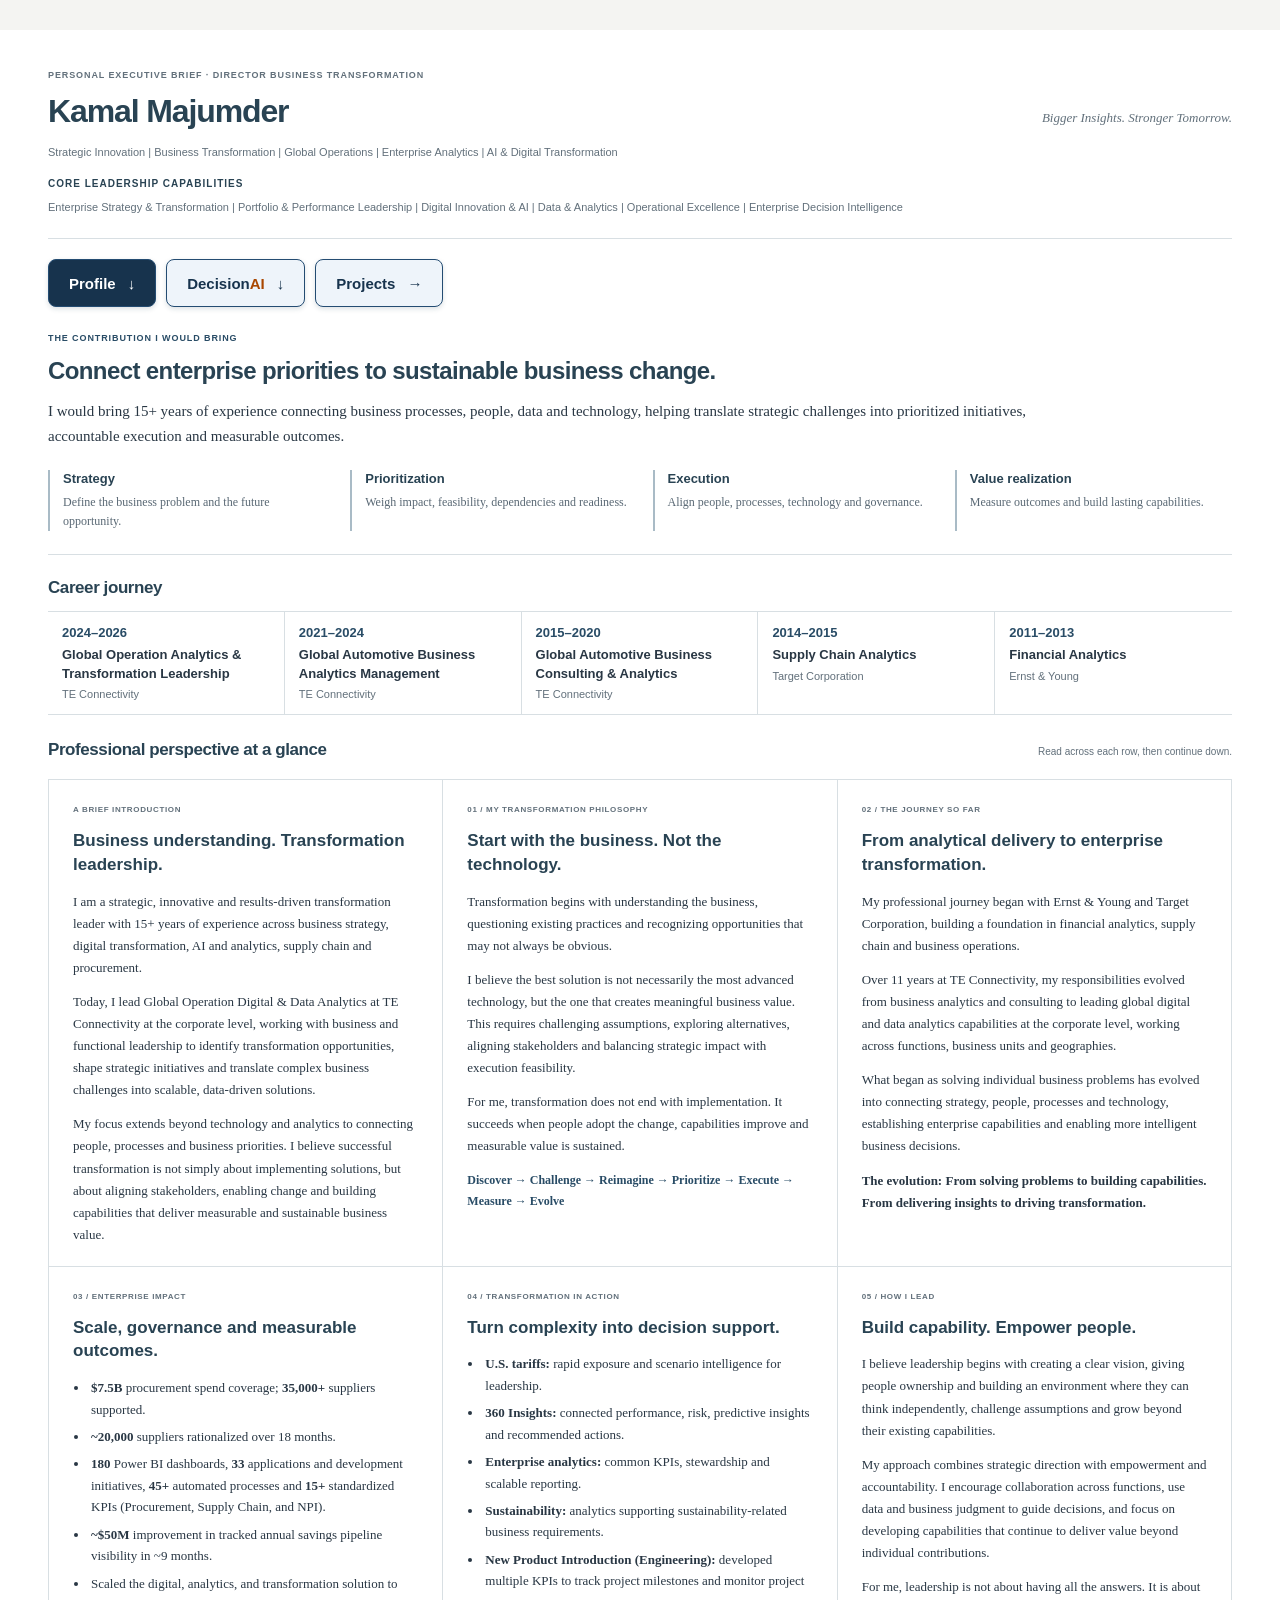
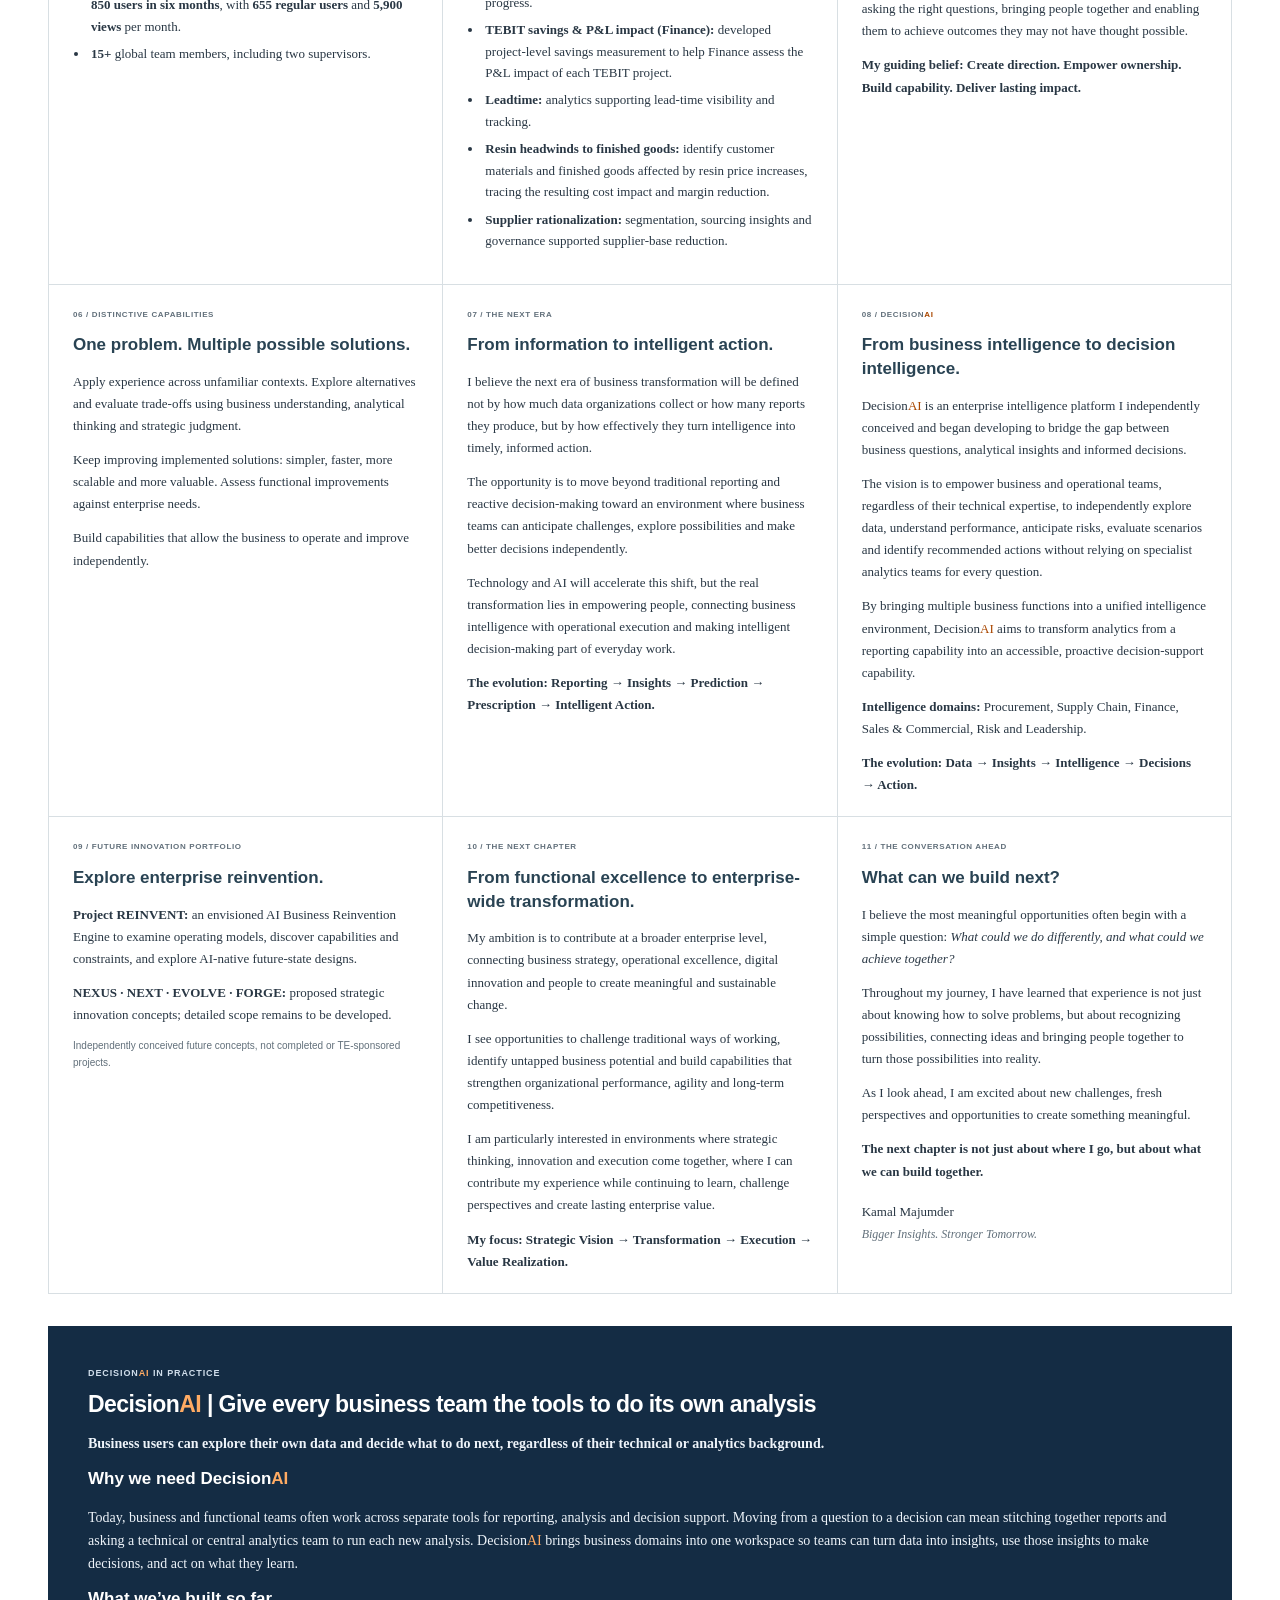
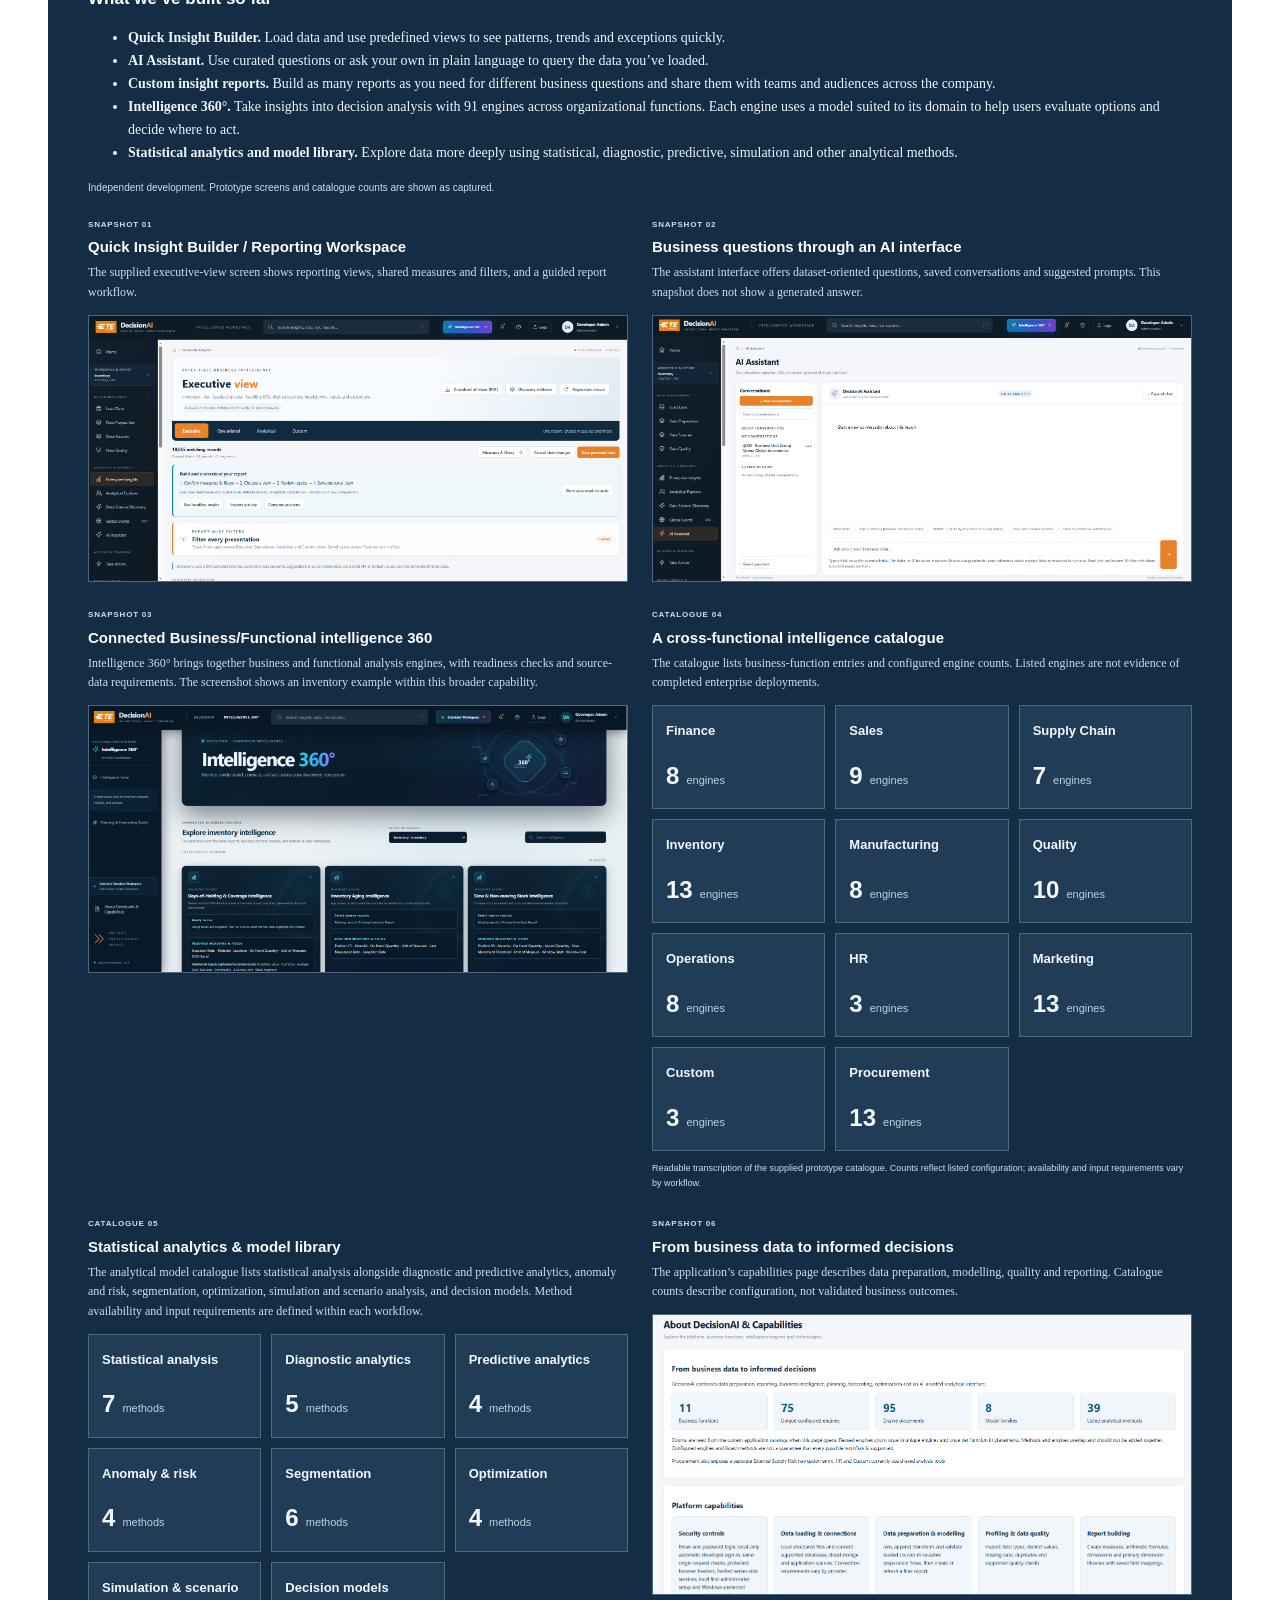
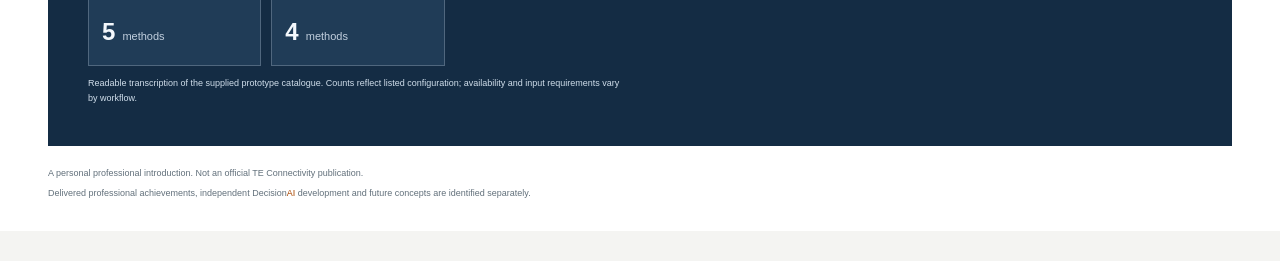
==== index.html @ c604430c "Add files via upload" ====
<!doctype html><html lang="en"><head>

<!-- Google Analytics 4 -->
<script async src="https://www.googletagmanager.com/gtag/js?id=G-SFK04MKRDV"></script>
<script>
  window.dataLayer = window.dataLayer || [];
  function gtag(){dataLayer.push(arguments);}
  gtag('js', new Date());
  gtag('config', 'G-SFK04MKRDV');
</script>


<meta charset="utf-8"><meta name="viewport" content="width=device-width,initial-scale=1"><meta name="robots" content="noindex,nofollow"><title>Kamal Majumder, Executive Brief</title><meta name="description" content="Kamal Majumder: contribution to the Director Business Transformation role and a concise professional overview."><style>
/* Compact executive brief; content follows row-major reading order. */
:root{color-scheme:light;--ink:#293744;--muted:#62707b;--accent:#294c66;--rule:#d8dfe3}
*{box-sizing:border-box}html{background:#f4f4f2}body{margin:0;color:var(--ink);font-family:Georgia,"Times New Roman",serif;font-size:14px;line-height:1.65;-webkit-font-smoothing:antialiased}main{max-width:1320px;margin:30px auto;background:white;padding:38px 48px 25px}.document-label,.section-label{font-family:Arial,Helvetica,sans-serif;font-weight:600;font-size:9px;letter-spacing:.1em;color:var(--muted);line-height:1.6;margin:0 0 10px}.name-line{display:flex;justify-content:space-between;align-items:baseline;gap:20px}.name-line>p{font-style:italic;color:var(--muted);font-size:13px}h1,h2,h3{font-family:Arial,Helvetica,sans-serif;color:#294353}h1{font-weight:600;font-size:32px;letter-spacing:-.035em;line-height:1.2;margin:0 0 12px}h2{font-size:24px;line-height:1.3;font-weight:600;letter-spacing:-.025em;margin:0 0 12px}h3{font-size:17px;line-height:1.4;font-weight:600;margin:0 0 15px}p{margin:0 0 12px}.specialties{font-family:Arial,Helvetica,sans-serif;font-size:11px;color:var(--muted);margin-bottom:0}header{border-bottom:1px solid var(--rule);padding-bottom:22px}.role-intro{padding:24px 0 23px;border-bottom:1px solid var(--rule)}.role-intro>.section-label{color:var(--accent)}.role-summary{max-width:980px;font-size:15px;line-height:1.7;margin-bottom:20px}.role-pillars{display:grid;grid-template-columns:repeat(4,minmax(0,1fr));gap:25px}.role-pillars>div{border-left:2px solid #a9bbc6;padding-left:13px}.role-pillars h3{font-size:13px;margin:0 0 5px}.role-pillars p{font-size:12px;color:#596874;margin:0;line-height:1.6}.overview-heading{display:flex;justify-content:space-between;align-items:baseline;gap:15px;padding:24px 0 18px}.overview-heading h2{font-size:17px;margin:0}.overview-heading p{font-family:Arial,Helvetica,sans-serif;color:var(--muted);font-size:10px;margin:0}.executive-grid{display:grid;grid-template-columns:repeat(3,minmax(0,1fr));border-top:1px solid var(--rule);border-left:1px solid var(--rule)}.brief-cell{padding:23px 24px 20px;border-right:1px solid var(--rule);border-bottom:1px solid var(--rule);min-width:0}.brief-cell>.section-label{font-size:8px;letter-spacing:.08em;margin-bottom:12px}.brief-cell p{font-size:13px;line-height:1.7}.brief-cell p:last-child{margin-bottom:0}.brief-cell h3{font-size:17px;margin-bottom:14px}.brief-cell ul{padding-left:16px;margin:0 0 12px;font-size:13px;line-height:1.65}.brief-cell li{margin:0 0 6px;padding-left:2px}.brief-cell .note{font-family:Arial,Helvetica,sans-serif;color:var(--muted);font-size:10px;line-height:1.65}.brief-cell .sequence{font-size:12px;line-height:1.8;color:var(--accent)}.signature{padding-top:6px;font-size:13px}.signature em{font-size:12px;color:var(--muted)}footer{padding-top:20px;font-family:Arial,Helvetica,sans-serif;color:var(--muted);font-size:9px;line-height:1.7}footer p{margin-bottom:5px}
@media(max-width:1050px){main{margin:18px auto;padding:32px 28px}.brief-cell{padding:20px 18px}.brief-cell h3{font-size:16px}.role-pillars{gap:18px}}
@media(max-width:760px){main{margin:0;padding:28px 22px}.name-line{display:block}.name-line>p{margin:0 0 12px}.executive-grid{grid-template-columns:repeat(2,minmax(0,1fr))}.role-pillars{grid-template-columns:repeat(2,minmax(0,1fr));gap:18px}.overview-heading{display:block}.overview-heading p{margin-top:6px}h2{font-size:22px}}
@media(max-width:520px){html{background:white}main{padding:25px 20px}.document-label{font-size:8px}h1{font-size:29px}.executive-grid{grid-template-columns:1fr}.brief-cell{padding:23px 19px}.brief-cell p,.brief-cell ul{font-size:14px}.brief-cell h3{font-size:18px}.brief-cell>.section-label{font-size:9px}.role-summary{font-size:14px}.role-pillars{gap:18px 12px}.role-pillars p{font-size:11px}.role-pillars h3{font-size:12px}}
@media print{@page{size:A4 landscape;margin:12mm}html,body{background:white}body{font-size:9pt}main{margin:0;max-width:none;padding:0}h1{font-size:23pt}h2{font-size:16pt}.role-intro{padding:15px 0}.role-summary{font-size:10pt;margin-bottom:13px}.role-pillars{grid-template-columns:repeat(4,1fr)}.role-pillars p{font-size:8pt}.role-pillars h3{font-size:9pt}.overview-heading{padding:15px 0 12px}.executive-grid{grid-template-columns:repeat(3,minmax(0,1fr))}.brief-cell{padding:14px 16px;break-inside:avoid}.brief-cell h3{font-size:11pt}.brief-cell p,.brief-cell ul{font-size:9pt;line-height:1.55}.brief-cell .note{font-size:7.5pt}.brief-cell .sequence{font-size:8.5pt}.document-label,.section-label{font-size:7pt}footer{font-size:7pt}.name-line{display:flex}.overview-heading{display:flex}}

/* Embedded screenshots: no network requests or click-dependent gallery. */
.snapshot-section{border-top:1px solid var(--rule);margin-top:32px;padding-top:25px}.snapshot-section>h2{font-size:23px}.snapshot-intro{font-size:14px;max-width:850px}.snapshot-status{font-family:Arial,Helvetica,sans-serif;font-size:10px;color:var(--muted);line-height:1.7;max-width:1000px;margin-bottom:23px}.snapshot-grid{display:grid;grid-template-columns:repeat(2,minmax(0,1fr));gap:27px 24px}.snapshot-grid figure{margin:0;min-width:0}.snapshot-grid figcaption{margin-bottom:12px}.snapshot-grid figcaption .section-label{display:block;font-size:8px;margin-bottom:5px}.snapshot-grid h3{font-size:15px;margin-bottom:6px}.snapshot-grid figcaption p{font-size:12px;line-height:1.65;margin:0;color:#536370}.snapshot-grid img{display:block;width:100%;height:auto;border:1px solid var(--rule);background:#fff}
@media(max-width:760px){.snapshot-grid{grid-template-columns:1fr}.snapshot-section>h2{font-size:22px}}
@media print{.snapshot-section{break-before:page}.snapshot-grid{grid-template-columns:repeat(2,minmax(0,1fr));gap:18px}.snapshot-grid figure{break-inside:avoid}.snapshot-grid figcaption p{font-size:8pt}.snapshot-grid h3{font-size:10pt}.snapshot-grid img{max-height:120mm;object-fit:contain}.snapshot-status{font-size:8pt}}


/* Readable catalogue tiles transcribed from supplied screenshots. */
.catalogue-tiles{display:grid;grid-template-columns:repeat(3,minmax(0,1fr));gap:10px}.catalogue-tile{border:1px solid #d3dfe7;background:#f5f8fa;padding:16px 13px;min-height:104px;display:flex;flex-direction:column;justify-content:space-between;gap:12px;font-family:Arial,Helvetica,sans-serif}.catalogue-name{font-size:13px;line-height:1.45;font-weight:600;color:#294353;overflow-wrap:anywhere}.catalogue-count{font-size:11px;color:#62707b;line-height:1.4}.catalogue-count strong{font-size:24px;font-weight:600;color:#294c66;margin-right:4px}.catalogue-source{font-family:Arial,Helvetica,sans-serif;font-size:9px!important;line-height:1.65!important;color:#62707b;margin:10px 0 0!important}.catalogue-figure figcaption{min-height:0;margin-bottom:12px}.catalogue-figure{align-self:start}
@media(max-width:1050px){.catalogue-tiles{grid-template-columns:repeat(2,minmax(0,1fr))}.catalogue-figure figcaption{min-height:0}}
@media(max-width:760px){.catalogue-tiles{grid-template-columns:repeat(3,minmax(0,1fr))}}
@media(max-width:520px){.catalogue-tiles{grid-template-columns:repeat(2,minmax(0,1fr))}.catalogue-tile{padding:14px 12px}.catalogue-name{font-size:13px}}
@media print{.catalogue-tiles{grid-template-columns:repeat(3,minmax(0,1fr));gap:7px}.catalogue-tile{min-height:65px;padding:10px;break-inside:avoid}.catalogue-name{font-size:9pt}.catalogue-count{font-size:8pt}.catalogue-count strong{font-size:15pt}.catalogue-figure figcaption{min-height:0}.catalogue-source{font-size:7pt!important}}

.decision-story{display:grid;grid-template-columns:repeat(2,minmax(0,1fr));gap:24px;margin:20px 0 24px}
.decision-story>div{border-top:1px solid var(--rule);padding-top:14px}
.decision-story h3{margin-bottom:8px}
.decision-story p{margin-bottom:0}
@media(max-width:760px){.decision-story{grid-template-columns:1fr;gap:16px}}

@media screen {
  .snapshot-section {
    --rule:#50677e;
    --muted:#c2d0df;
    background:#142c44;
    color:#eef4fa;
    border:0;
    padding:clamp(20px,4vw,40px);
  }
  .snapshot-section h2,.snapshot-section h3 {color:#fff}
  .snapshot-section .section-label,.snapshot-section .snapshot-status,
  .snapshot-section figcaption p,.snapshot-section .catalogue-source {color:#d0deeb}
  .snapshot-section .catalogue-tile {background:#203c57;border-color:#50677e}
  .snapshot-section .catalogue-name,.snapshot-section .catalogue-count strong {color:#f4f8fc}
  .snapshot-section .catalogue-count {color:#c2d0df}
}
.decision-brand-ai {color:#a94700}
@media screen {.snapshot-section .decision-brand-ai {color:#ffab63}}

.brief-nav {display:flex;flex-wrap:wrap;gap:10px;margin-top:20px}
.brief-nav a {
  display:inline-flex;align-items:center;justify-content:center;gap:12px;
  min-height:48px;padding:10px 20px;border:1px solid #244c72;border-radius:8px;
  background:#eef4fa;color:#17334d;text-decoration:none;cursor:pointer;
  box-shadow:0 2px 5px #17334d26;font:700 15px/1.4 Arial,sans-serif;
}
.brief-nav a[href="#profile"] {background:#17334d;color:#fff}
.brief-nav a[href="#profile"]:hover {background:#244c72}
.brief-nav a:active {transform:translateY(1px);box-shadow:none}
.brief-nav a:hover {background:#e6eef6}
.brief-nav a:focus-visible {outline:2px solid #244c72;outline-offset:3px}
#profile,#decisionai {scroll-margin-top:16px}
@media print {.brief-nav {display:none}}

.career-strip {padding-top:22px}
.career-strip h2 {font-size:17px;margin-bottom:12px}
.career-strip ol {display:grid;grid-template-columns:repeat(5,minmax(172px,1fr));overflow-x:auto;list-style:none;margin:0;padding:0;border-block:1px solid var(--rule)}
.career-strip li {display:flex;flex-direction:column;gap:4px;padding:12px 14px;border-right:1px solid var(--rule);font:600 13px/1.4 Arial,sans-serif}
.career-strip li:last-child {border-right:0}
.career-strip strong {color:var(--accent)}
.career-strip small {color:var(--muted);font-weight:400;font-size:11px}
@media print {.career-strip ol {grid-template-columns:repeat(5,minmax(0,1fr));overflow:visible}.career-strip li {padding:8px;font-size:9pt}}
.core-leadership {margin-top:16px}
.core-leadership h2 {font-size:10px;letter-spacing:.1em;text-transform:uppercase;margin:0 0 8px}
</style></head><body><main><header><p class="document-label">PERSONAL EXECUTIVE BRIEF · DIRECTOR BUSINESS TRANSFORMATION</p><div class="name-line"><h1>Kamal Majumder</h1><p>Bigger Insights. Stronger Tomorrow.</p></div><p class="specialties">Strategic Innovation | Business Transformation | Global Operations | Enterprise Analytics | AI &amp; Digital Transformation</p><section class="core-leadership" aria-labelledby="core-leadership-heading"><h2 id="core-leadership-heading">Core Leadership Capabilities</h2><p class="specialties">Enterprise Strategy &amp; Transformation | Portfolio &amp; Performance Leadership | Digital Innovation &amp; AI | Data &amp; Analytics | Operational Excellence | Enterprise Decision Intelligence</p></section></header><nav class="brief-nav" aria-label="Jump to section"><a href="#profile">Profile<span aria-hidden="true">&#8595;</span></a><a href="#decisionai"><span>Decision<span class="decision-brand-ai">AI</span></span><span aria-hidden="true">&#8595;</span></a><a href="projects.html">Projects <span aria-hidden="true">&#8594;</span></a></nav><section class="role-intro" id="profile"><p class="section-label">THE CONTRIBUTION I WOULD BRING</p><h2>Connect enterprise priorities to sustainable business change.</h2><p class="role-summary">I would bring 15+ years of experience connecting business processes, people, data and technology, helping translate strategic challenges into prioritized initiatives, accountable execution and measurable outcomes.</p><div class="role-pillars"><div><h3>Strategy</h3><p>Define the business problem and the future opportunity.</p></div><div><h3>Prioritization</h3><p>Weigh impact, feasibility, dependencies and readiness.</p></div><div><h3>Execution</h3><p>Align people, processes, technology and governance.</p></div><div><h3>Value realization</h3><p>Measure outcomes and build lasting capabilities.</p></div></div></section><section class="career-strip" aria-labelledby="career-strip-heading"><h2 id="career-strip-heading">Career journey</h2><ol tabindex="0" aria-labelledby="career-strip-heading"><li><strong>2024–2026</strong><span>Global Operation Analytics &amp; Transformation Leadership</span><small>TE Connectivity</small></li><li><strong>2021–2024</strong><span>Global Automotive Business Analytics Management</span><small>TE Connectivity</small></li><li><strong>2015–2020</strong><span>Global Automotive Business Consulting &amp; Analytics</span><small>TE Connectivity</small></li><li><strong>2014–2015</strong><span>Supply Chain Analytics</span><small>Target Corporation</small></li><li><strong>2011–2013</strong><span>Financial Analytics</span><small>Ernst &amp; Young</small></li></ol></section>
<div class="overview-heading"><h2>Professional perspective at a glance</h2><p>Read across each row, then continue down.</p></div><div class="executive-grid">
<section class="brief-cell"><p class="section-label">A BRIEF INTRODUCTION</p><h3>Business understanding. Transformation leadership.</h3><p>I am a strategic, innovative and results-driven transformation leader with 15+ years of experience across business strategy, digital transformation, AI and analytics, supply chain and procurement.</p>
<p>Today, I lead Global Operation Digital &amp; Data Analytics at TE Connectivity at the corporate level, working with business and functional leadership to identify transformation opportunities, shape strategic initiatives and translate complex business challenges into scalable, data-driven solutions.</p>
<p>My focus extends beyond technology and analytics to connecting people, processes and business priorities. I believe successful transformation is not simply about implementing solutions, but about aligning stakeholders, enabling change and building capabilities that deliver measurable and sustainable business value.</p></section>
<section class="brief-cell"><p class="section-label">01 / MY TRANSFORMATION PHILOSOPHY</p><h3>Start with the business. Not the technology.</h3><p>Transformation begins with understanding the business, questioning existing practices and recognizing opportunities that may not always be obvious.</p>
<p>I believe the best solution is not necessarily the most advanced technology, but the one that creates meaningful business value. This requires challenging assumptions, exploring alternatives, aligning stakeholders and balancing strategic impact with execution feasibility.</p>
<p>For me, transformation does not end with implementation. It succeeds when people adopt the change, capabilities improve and measurable value is sustained.</p>
<p class="sequence"><strong>Discover → Challenge → Reimagine → Prioritize → Execute → Measure → Evolve</strong></p></section>
<section class="brief-cell"><p class="section-label">02 / THE JOURNEY SO FAR</p><h3>From analytical delivery to enterprise transformation.</h3>
<p>My professional journey began with Ernst &amp; Young and Target Corporation, building a foundation in financial analytics, supply chain and business operations.</p>
<p>Over 11 years at TE Connectivity, my responsibilities evolved from business analytics and consulting to leading global digital and data analytics capabilities at the corporate level, working across functions, business units and geographies.</p>
<p>What began as solving individual business problems has evolved into connecting strategy, people, processes and technology, establishing enterprise capabilities and enabling more intelligent business decisions.</p>
<p><strong>The evolution: From solving problems to building capabilities. From delivering insights to driving transformation.</strong></p></section>
<section class="brief-cell"><p class="section-label">03 / ENTERPRISE IMPACT</p><h3>Scale, governance and measurable outcomes.</h3><ul><li><strong>$7.5B</strong> procurement spend coverage; <strong>35,000+</strong> suppliers supported.</li><li><strong>~20,000</strong> suppliers rationalized over 18 months.</li><li><strong>180</strong> Power BI dashboards, <strong>33</strong> applications and development initiatives, <strong>45+</strong> automated processes and <strong>15+</strong> standardized KPIs (Procurement, Supply Chain, and NPI).</li><li><strong>~$50M</strong> improvement in tracked annual savings pipeline visibility in ~9 months.</li><li>Scaled the digital, analytics, and transformation solution to <strong>850 users in six months</strong>, with <strong>655 regular users</strong> and <strong>5,900 views</strong> per month.</li><li><strong>15+</strong> global team members, including two supervisors.</li></ul></section>
<section class="brief-cell"><p class="section-label">04 / TRANSFORMATION IN ACTION</p><h3>Turn complexity into decision support.</h3><ul><li><strong>U.S. tariffs:</strong> rapid exposure and scenario intelligence for leadership.</li><li><strong>360 Insights:</strong> connected performance, risk, predictive insights and recommended actions.</li><li><strong>Enterprise analytics:</strong> common KPIs, stewardship and scalable reporting.</li><li><strong>Sustainability:</strong> analytics supporting sustainability-related business requirements.</li><li><strong>New Product Introduction (Engineering):</strong> developed multiple KPIs to track project milestones and monitor project progress.</li><li><strong>TEBIT savings &amp; P&amp;L impact (Finance):</strong> developed project-level savings measurement to help Finance assess the P&amp;L impact of each TEBIT project.</li><li><strong>Leadtime:</strong> analytics supporting lead-time visibility and tracking.</li><li><strong>Resin headwinds to finished goods:</strong> identify customer materials and finished goods affected by resin price increases, tracing the resulting cost impact and margin reduction.</li><li><strong>Supplier rationalization:</strong> segmentation, sourcing insights and governance supported supplier-base reduction.</li></ul></section>
<section class="brief-cell"><p class="section-label">05 / HOW I LEAD</p><h3>Build capability. Empower people.</h3>
<p>I believe leadership begins with creating a clear vision, giving people ownership and building an environment where they can think independently, challenge assumptions and grow beyond their existing capabilities.</p>
<p>My approach combines strategic direction with empowerment and accountability. I encourage collaboration across functions, use data and business judgment to guide decisions, and focus on developing capabilities that continue to deliver value beyond individual contributions.</p>
<p>For me, leadership is not about having all the answers. It is about asking the right questions, bringing people together and enabling them to achieve outcomes they may not have thought possible.</p>
<p><strong>My guiding belief: Create direction. Empower ownership. Build capability. Deliver lasting impact.</strong></p></section>
<section class="brief-cell"><p class="section-label">06 / DISTINCTIVE CAPABILITIES</p><h3>One problem. Multiple possible solutions.</h3><p>Apply experience across unfamiliar contexts. Explore alternatives and evaluate trade-offs using business understanding, analytical thinking and strategic judgment.</p><p>Keep improving implemented solutions: simpler, faster, more scalable and more valuable. Assess functional improvements against enterprise needs.</p><p>Build capabilities that allow the business to operate and improve independently.</p></section>
<section class="brief-cell"><p class="section-label">07 / THE NEXT ERA</p><h3>From information to intelligent action.</h3>
<p>I believe the next era of business transformation will be defined not by how much data organizations collect or how many reports they produce, but by how effectively they turn intelligence into timely, informed action.</p>
<p>The opportunity is to move beyond traditional reporting and reactive decision-making toward an environment where business teams can anticipate challenges, explore possibilities and make better decisions independently.</p>
<p>Technology and AI will accelerate this shift, but the real transformation lies in empowering people, connecting business intelligence with operational execution and making intelligent decision-making part of everyday work.</p>
<p><strong>The evolution: Reporting → Insights → Prediction → Prescription → Intelligent Action.</strong></p></section>
<section class="brief-cell"><p class="section-label">08 / DECISION<span class="decision-brand-ai">AI</span></p><h3>From business intelligence to decision intelligence.</h3>
<p>Decision<span class="decision-brand-ai">AI</span> is an enterprise intelligence platform I independently conceived and began developing to bridge the gap between business questions, analytical insights and informed decisions.</p>
<p>The vision is to empower business and operational teams, regardless of their technical expertise, to independently explore data, understand performance, anticipate risks, evaluate scenarios and identify recommended actions without relying on specialist analytics teams for every question.</p>
<p>By bringing multiple business functions into a unified intelligence environment, Decision<span class="decision-brand-ai">AI</span> aims to transform analytics from a reporting capability into an accessible, proactive decision-support capability.</p>
<p><strong>Intelligence domains:</strong> Procurement, Supply Chain, Finance, Sales &amp; Commercial, Risk and Leadership.</p>
<p><strong>The evolution: Data → Insights → Intelligence → Decisions → Action.</strong></p></section>
<section class="brief-cell"><p class="section-label">09 / FUTURE INNOVATION PORTFOLIO</p><h3>Explore enterprise reinvention.</h3><p><strong>Project REINVENT:</strong> an envisioned AI Business Reinvention Engine to examine operating models, discover capabilities and constraints, and explore AI-native future-state designs.</p><p><strong>NEXUS · NEXT · EVOLVE · FORGE:</strong> proposed strategic innovation concepts; detailed scope remains to be developed.</p><p class="note">Independently conceived future concepts, not completed or TE-sponsored projects.</p></section>
<section class="brief-cell"><p class="section-label">10 / THE NEXT CHAPTER</p>
<h3>From functional excellence to enterprise-wide transformation.</h3>
<p>My ambition is to contribute at a broader enterprise level, connecting business strategy, operational excellence, digital innovation and people to create meaningful and sustainable change.</p>
<p>I see opportunities to challenge traditional ways of working, identify untapped business potential and build capabilities that strengthen organizational performance, agility and long-term competitiveness.</p>
<p>I am particularly interested in environments where strategic thinking, innovation and execution come together, where I can contribute my experience while continuing to learn, challenge perspectives and create lasting enterprise value.</p>
<p><strong>My focus: Strategic Vision → Transformation → Execution → Value Realization.</strong></p></section>
<section class="brief-cell"><p class="section-label">11 / THE CONVERSATION AHEAD</p><h3>What can we build next?</h3>
<p>I believe the most meaningful opportunities often begin with a simple question: <em>What could we do differently, and what could we achieve together?</em></p>
<p>Throughout my journey, I have learned that experience is not just about knowing how to solve problems, but about recognizing possibilities, connecting ideas and bringing people together to turn those possibilities into reality.</p>
<p>As I look ahead, I am excited about new challenges, fresh perspectives and opportunities to create something meaningful.</p>
<p><strong>The next chapter is not just about where I go, but about what we can build together.</strong></p>
<p class="signature">Kamal Majumder<br><em>Bigger Insights. Stronger Tomorrow.</em></p></section></div><section class="snapshot-section" id="decisionai" aria-labelledby="snapshot-heading"><p class="section-label">DECISION<span class="decision-brand-ai">AI</span> IN PRACTICE</p><h2 id="snapshot-heading">Decision<span class="decision-brand-ai">AI</span> | Give every business team the tools to do its own analysis</h2>
<p><strong>Business users can explore their own data and decide what to do next, regardless of their technical or analytics background.</strong></p>
<h3>Why we need Decision<span class="decision-brand-ai">AI</span></h3>
<p>Today, business and functional teams often work across separate tools for reporting, analysis and decision support. Moving from a question to a decision can mean stitching together reports and asking a technical or central analytics team to run each new analysis. Decision<span class="decision-brand-ai">AI</span> brings business domains into one workspace so teams can turn data into insights, use those insights to make decisions, and act on what they learn.</p>
<h3>What we’ve built so far</h3>
<ul>
  <li><strong>Quick Insight Builder.</strong> Load data and use predefined views to see patterns, trends and exceptions quickly.</li>
  <li><strong>AI Assistant.</strong> Use curated questions or ask your own in plain language to query the data you’ve loaded.</li>
  <li><strong>Custom insight reports.</strong> Build as many reports as you need for different business questions and share them with teams and audiences across the company.</li>
  <li><strong>Intelligence 360°.</strong> Take insights into decision analysis with 91 engines across organizational functions. Each engine uses a model suited to its domain to help users evaluate options and decide where to act.</li>
  <li><strong>Statistical analytics and model library.</strong> Explore data more deeply using statistical, diagnostic, predictive, simulation and other analytical methods.</li>
</ul>
<p class="snapshot-status">Independent development. Prototype screens and catalogue counts are shown as captured.</p>
<div class="snapshot-grid"><figure><figcaption><span class="section-label">SNAPSHOT 01</span><h3>Quick Insight Builder / Reporting Workspace</h3><p>The supplied executive-view screen shows reporting views, shared measures and filters, and a guided report workflow.</p></figcaption><img src="[data-uri]" alt="Quick Insight Builder / Reporting Workspace, supplied DecisionAI prototype screenshot" loading="eager" decoding="async"></figure><figure><figcaption><span class="section-label">SNAPSHOT 02</span><h3>Business questions through an AI interface</h3><p>The assistant interface offers dataset-oriented questions, saved conversations and suggested prompts. This snapshot does not show a generated answer.</p></figcaption><img src="[data-uri]" alt="Business questions through an AI interface, supplied DecisionAI prototype screenshot" loading="eager" decoding="async"></figure><figure><figcaption><span class="section-label">SNAPSHOT 03</span><h3>Connected Business/Functional intelligence 360</h3><p>Intelligence 360° brings together business and functional analysis engines, with readiness checks and source-data requirements. The screenshot shows an inventory example within this broader capability.</p></figcaption><img src="[data-uri]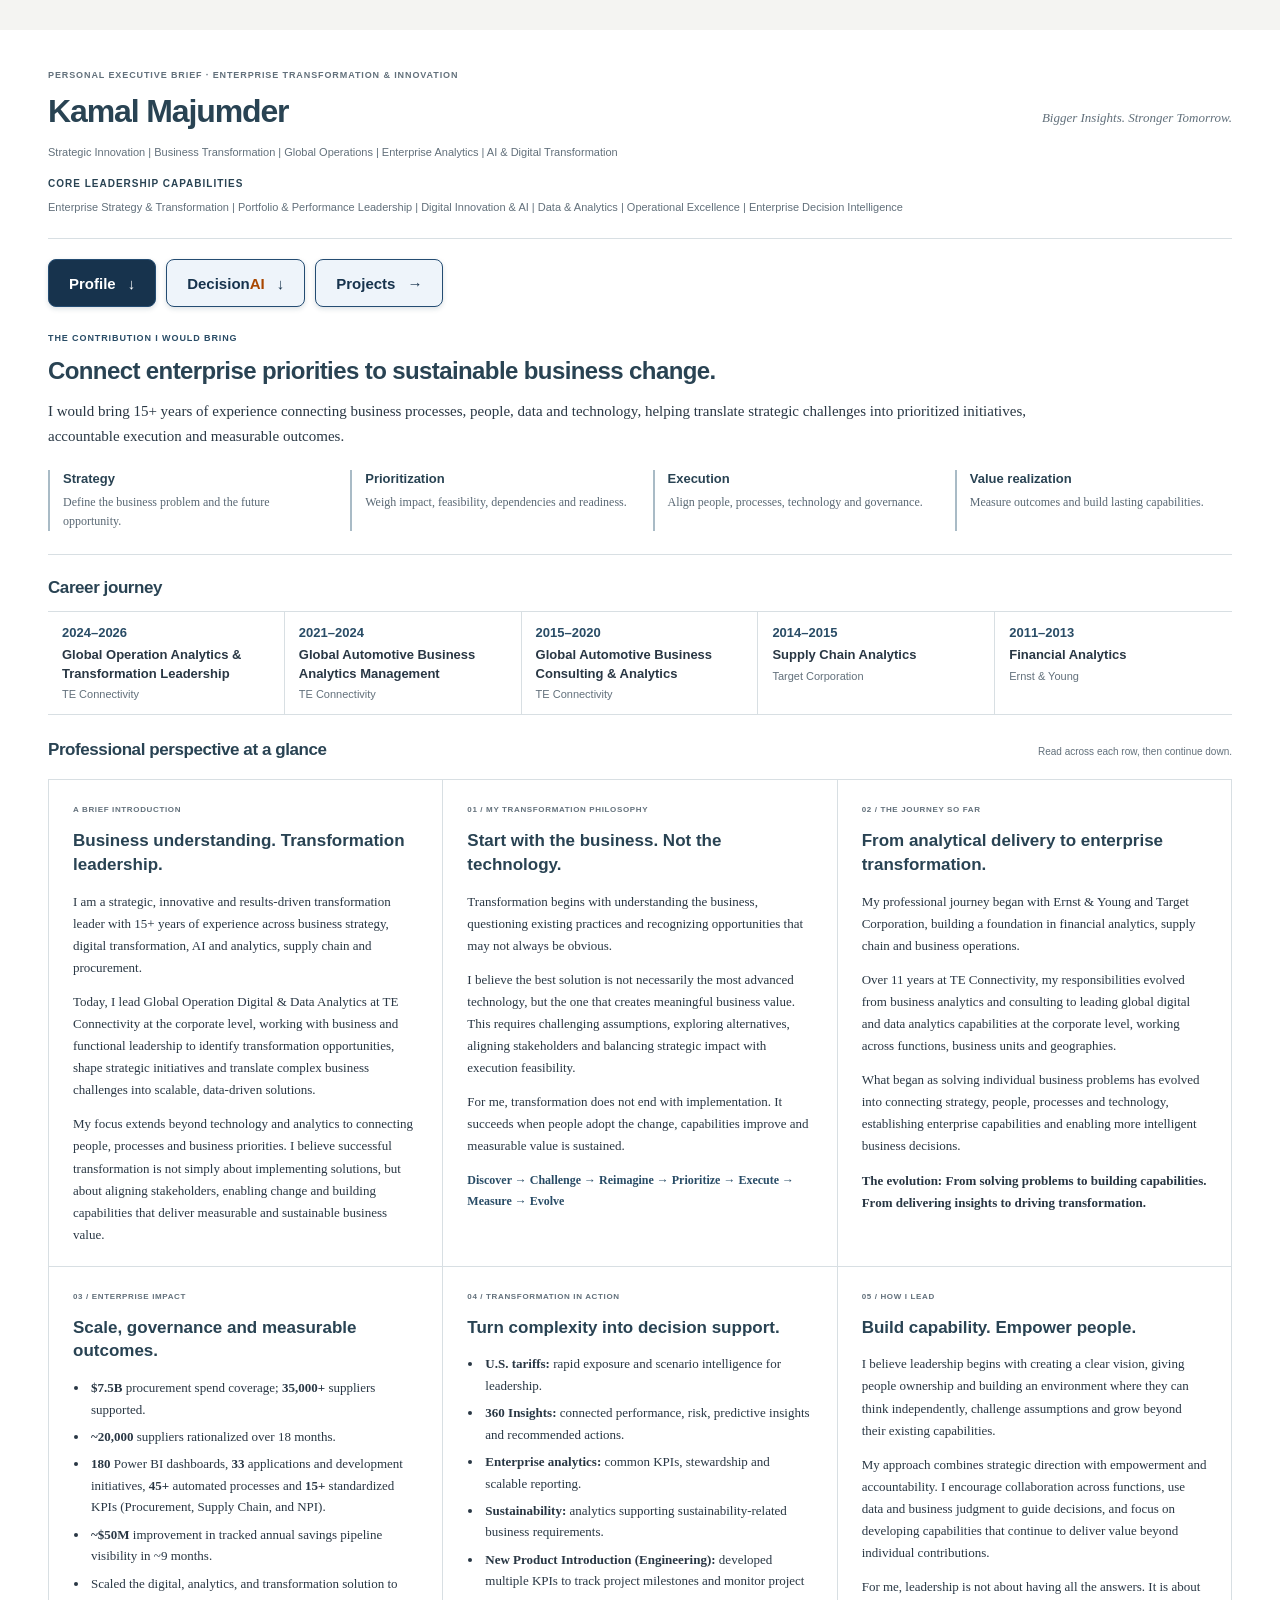
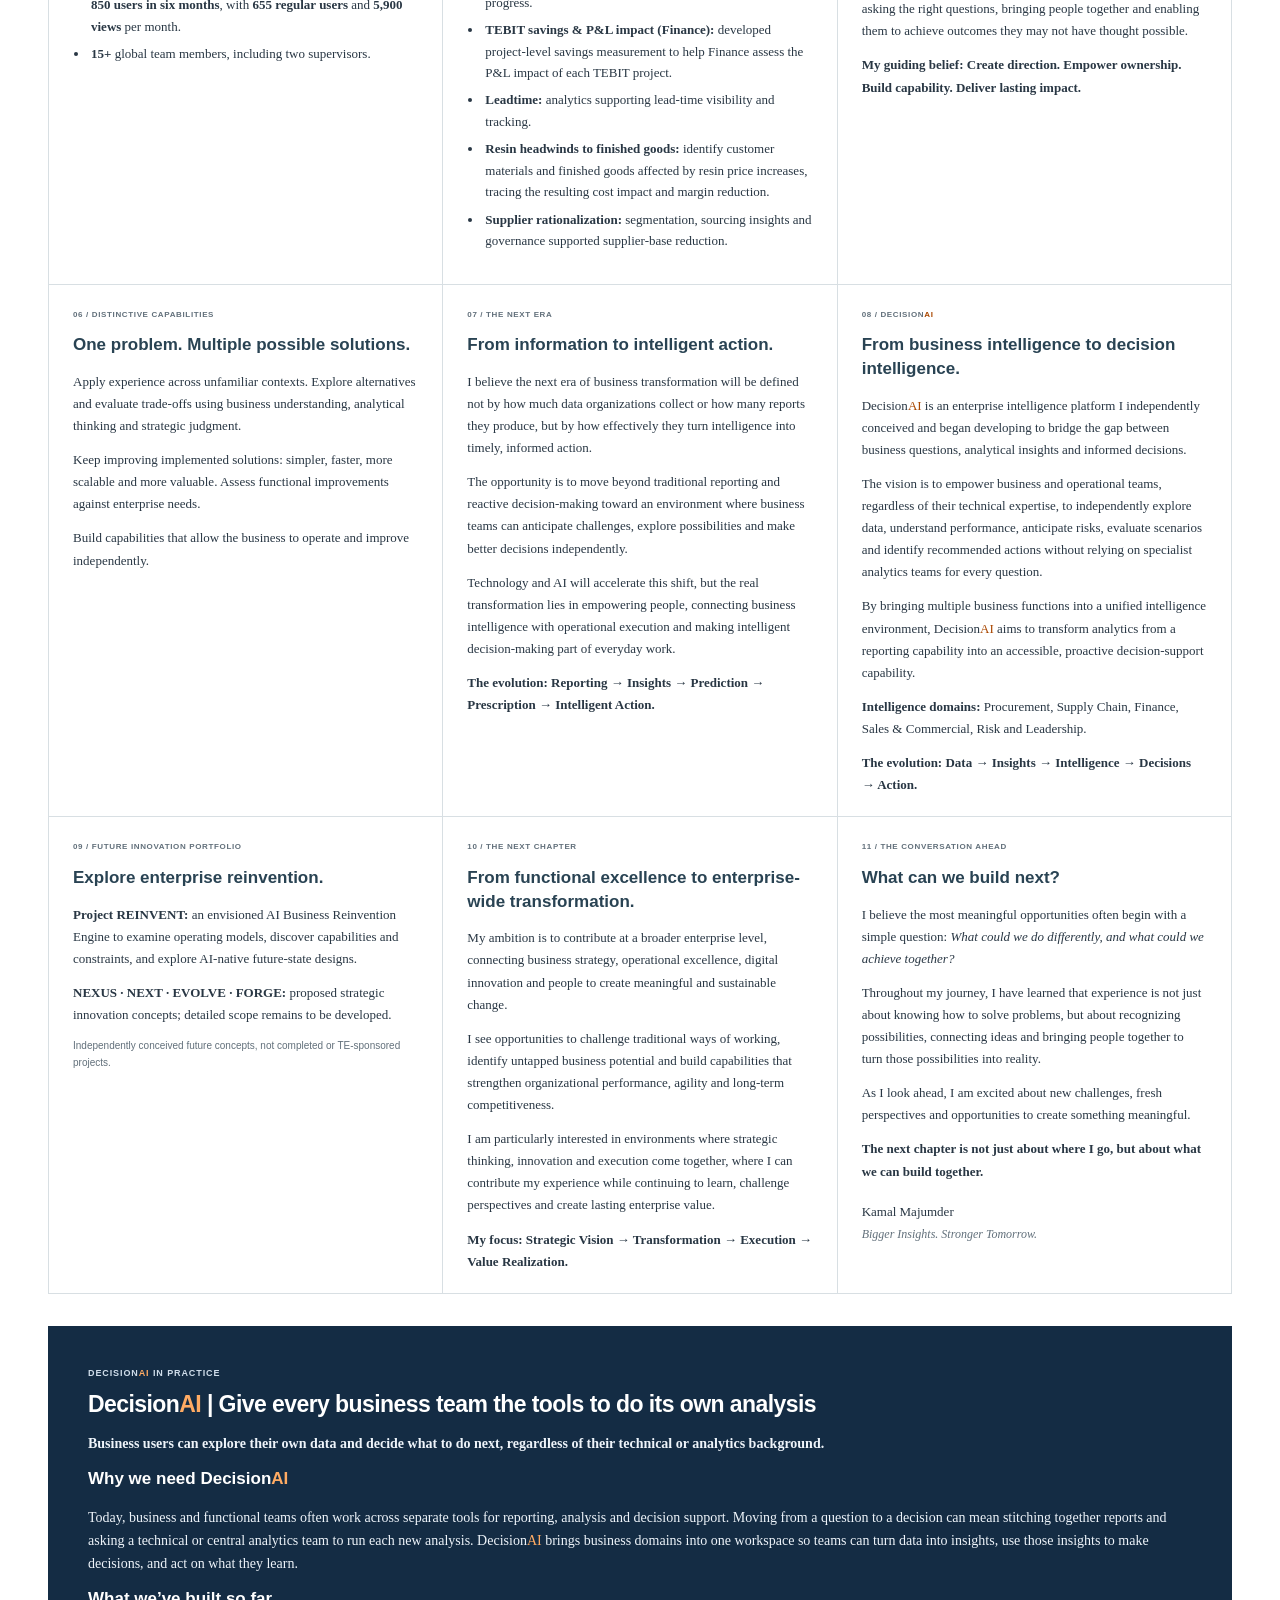
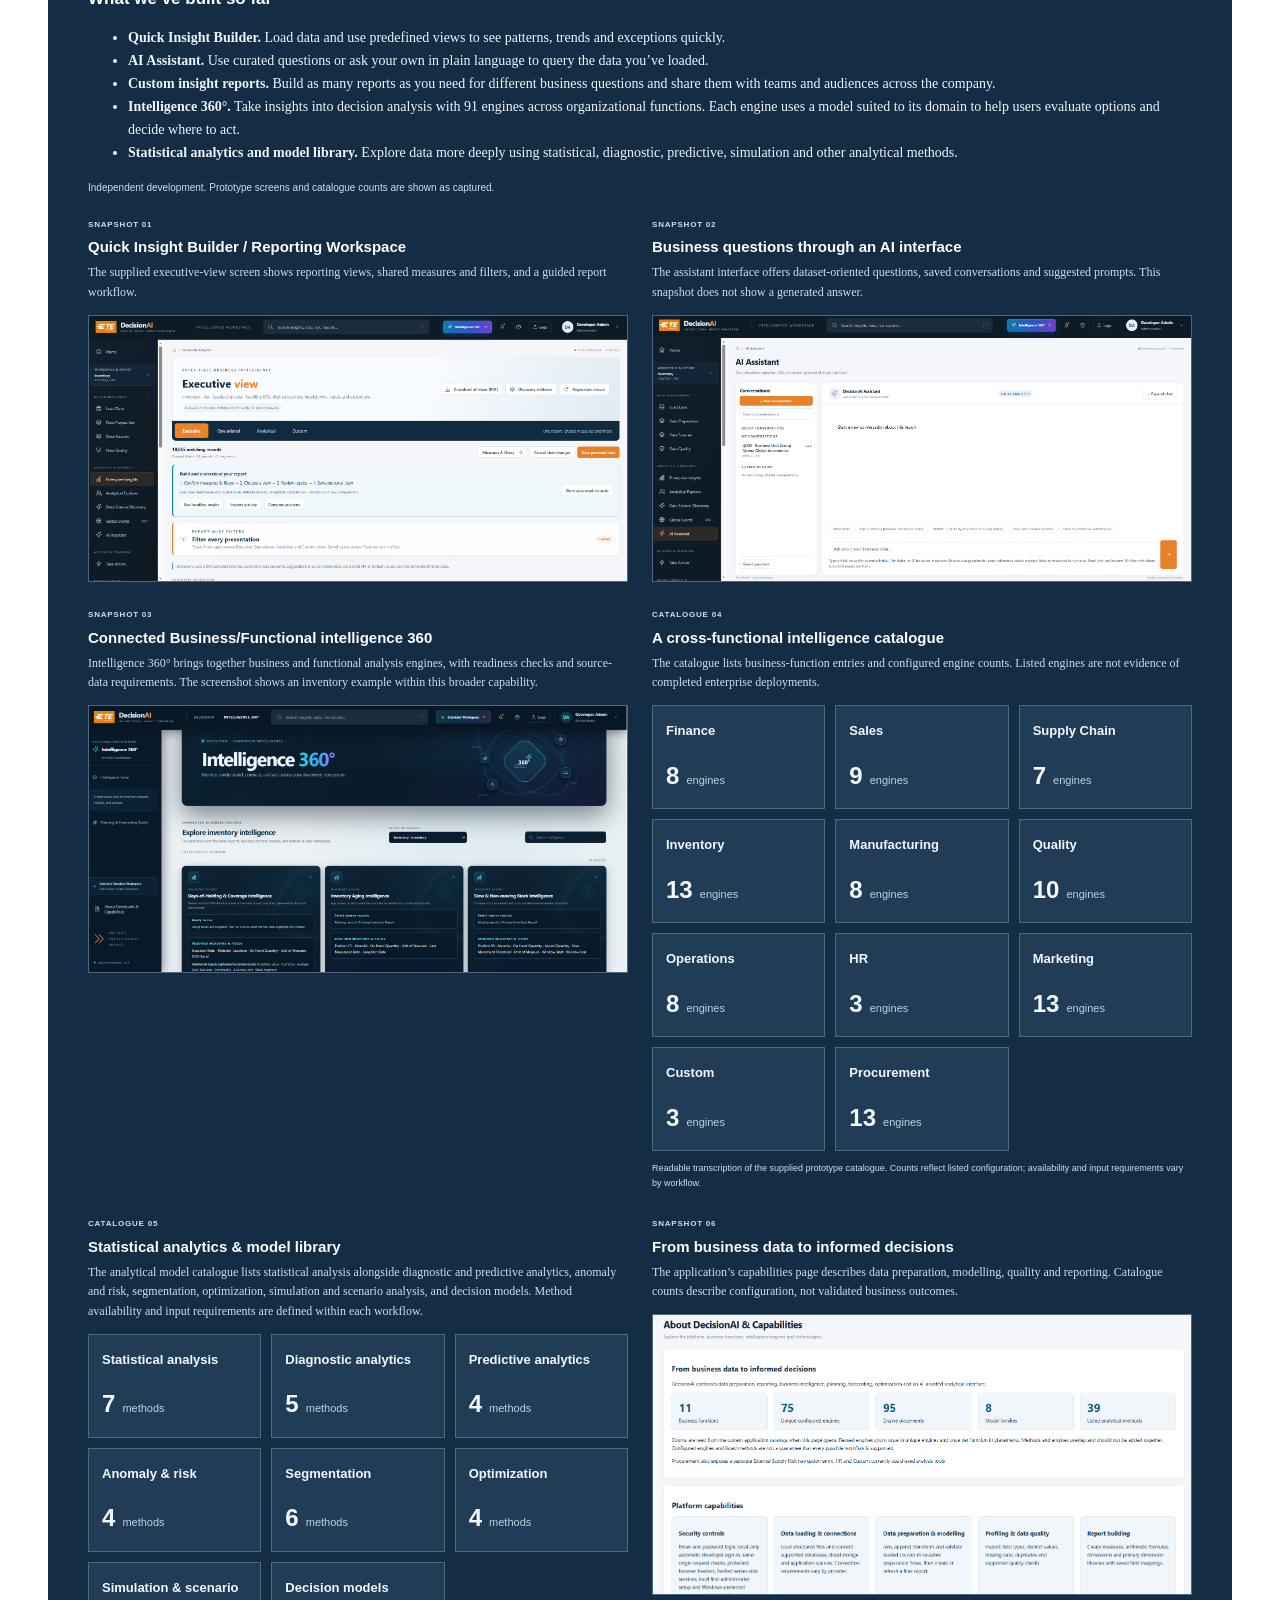
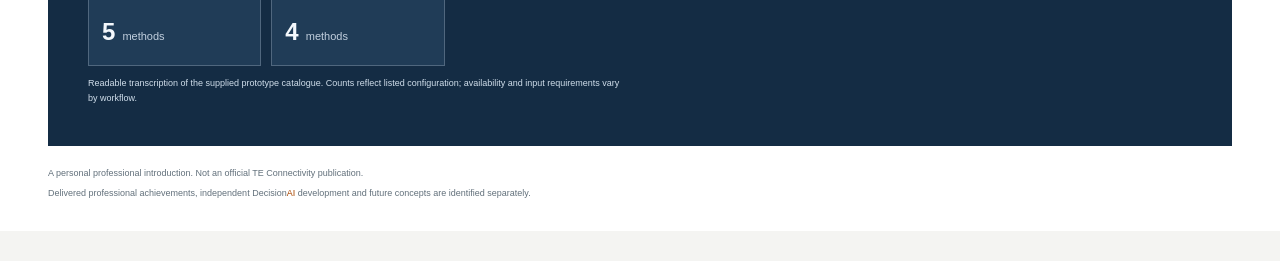
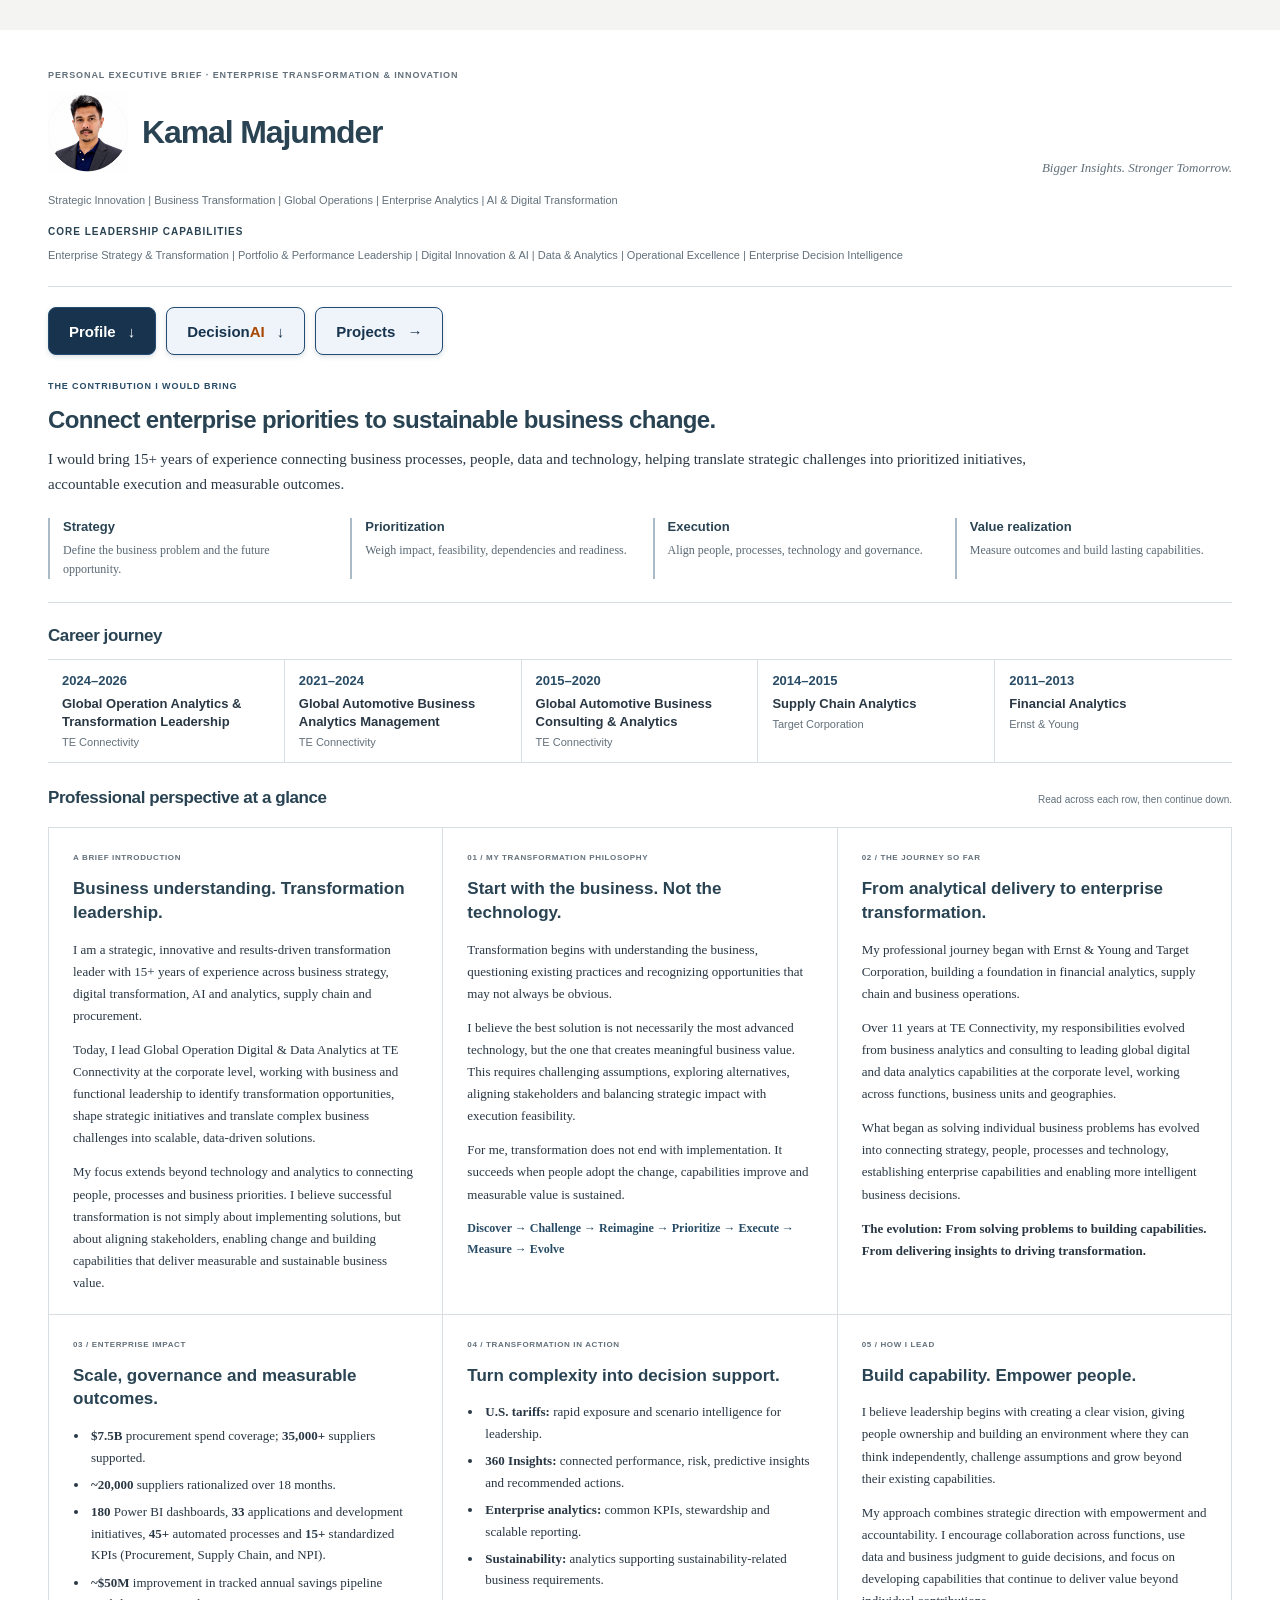
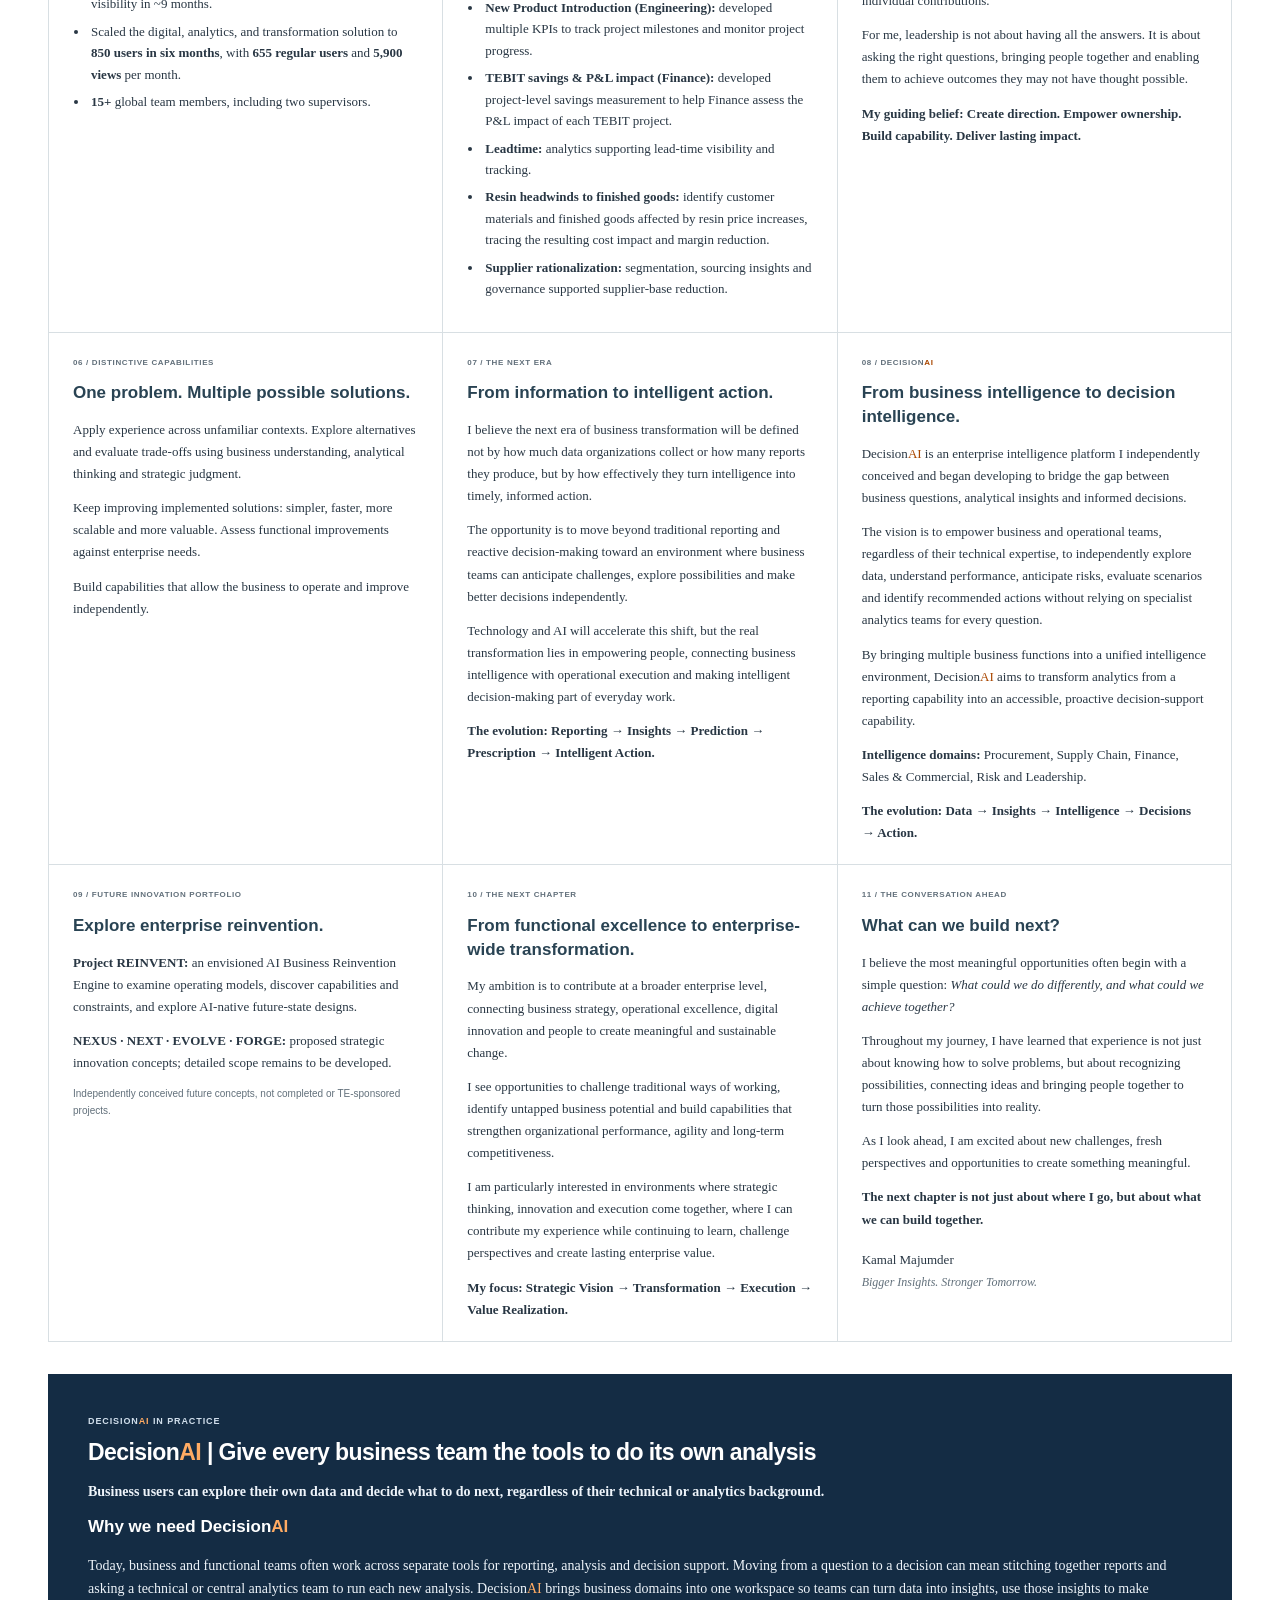
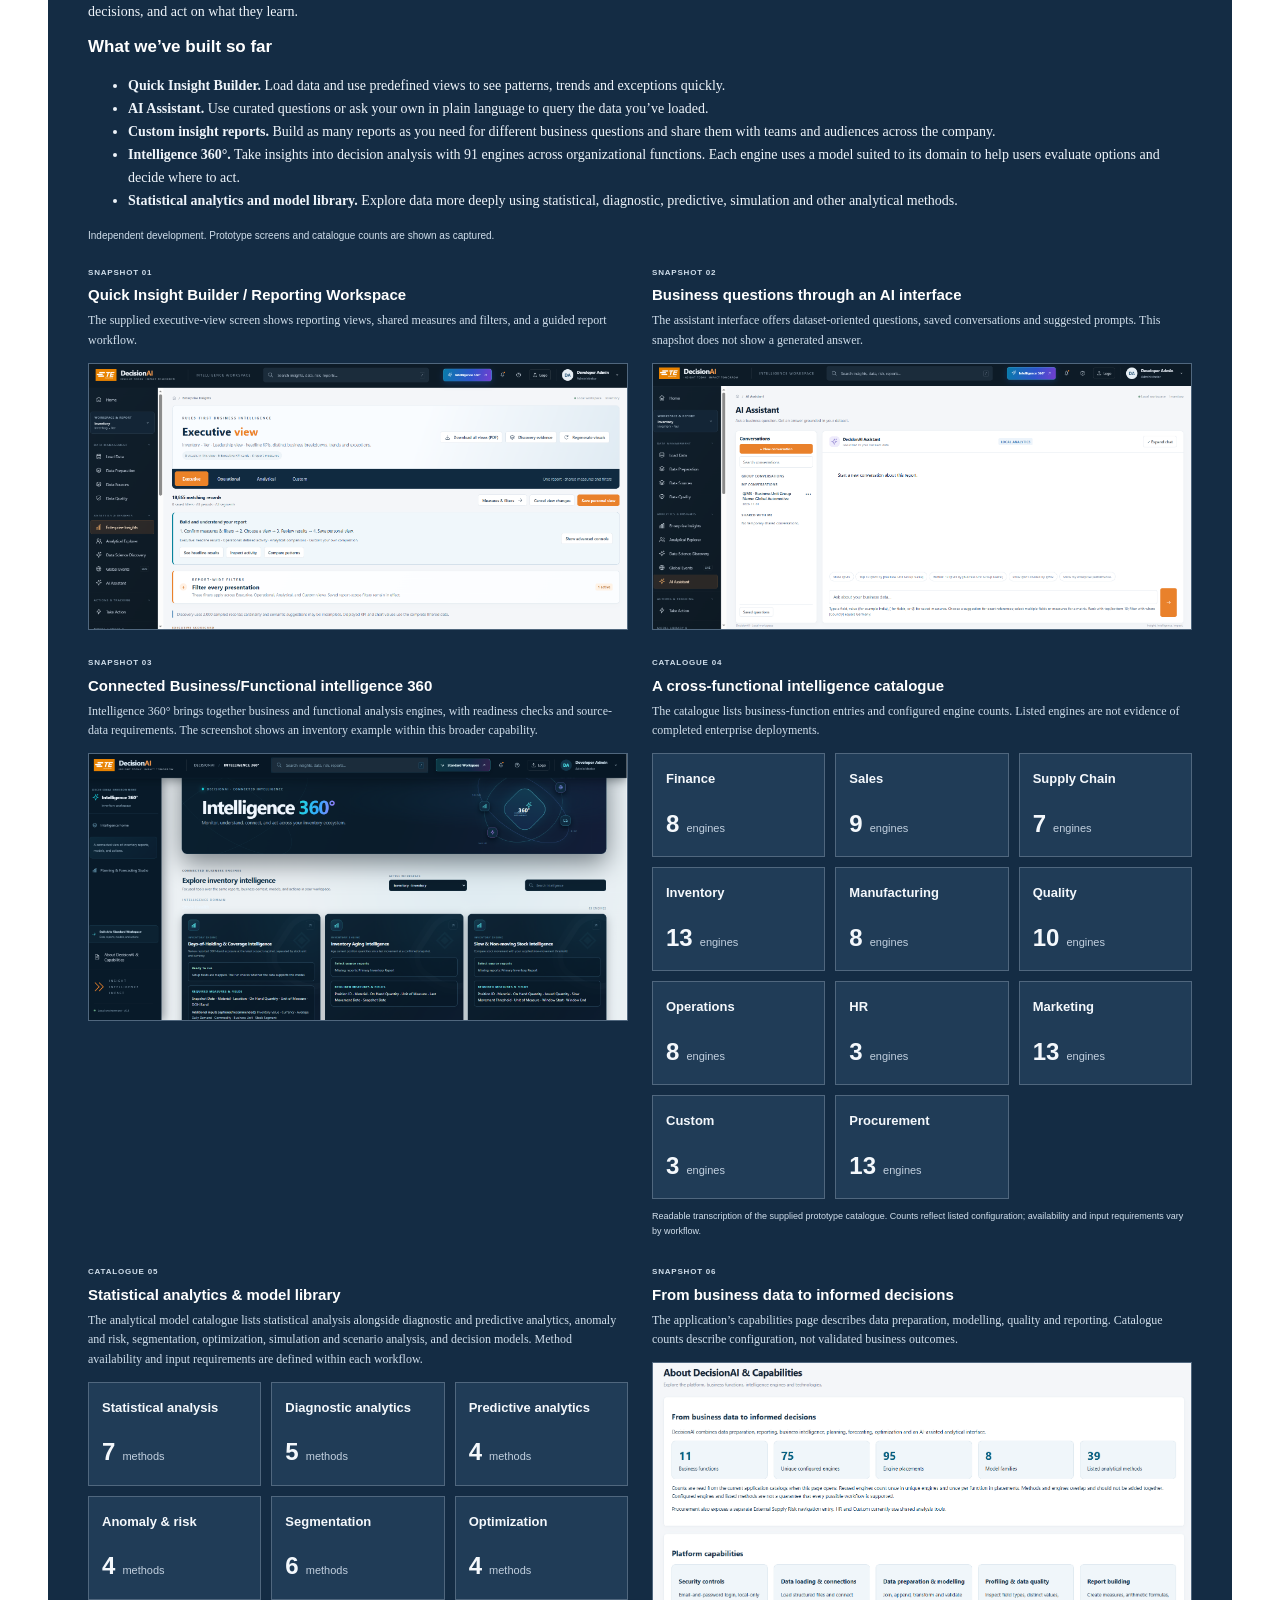
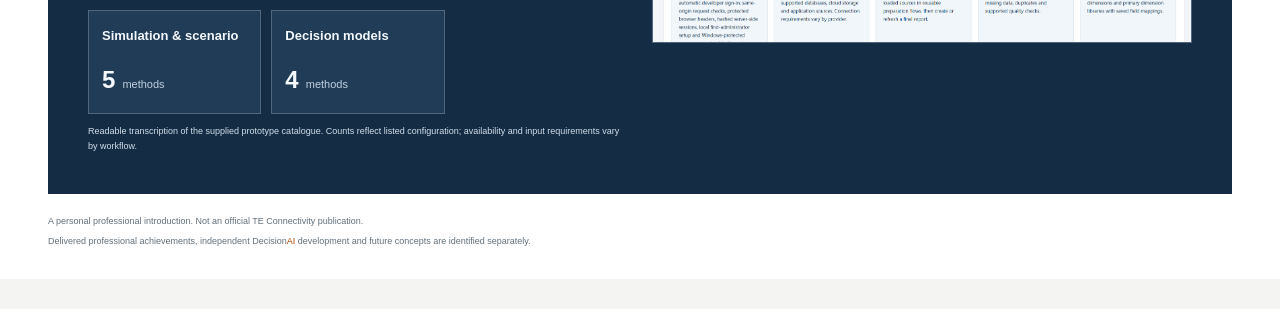
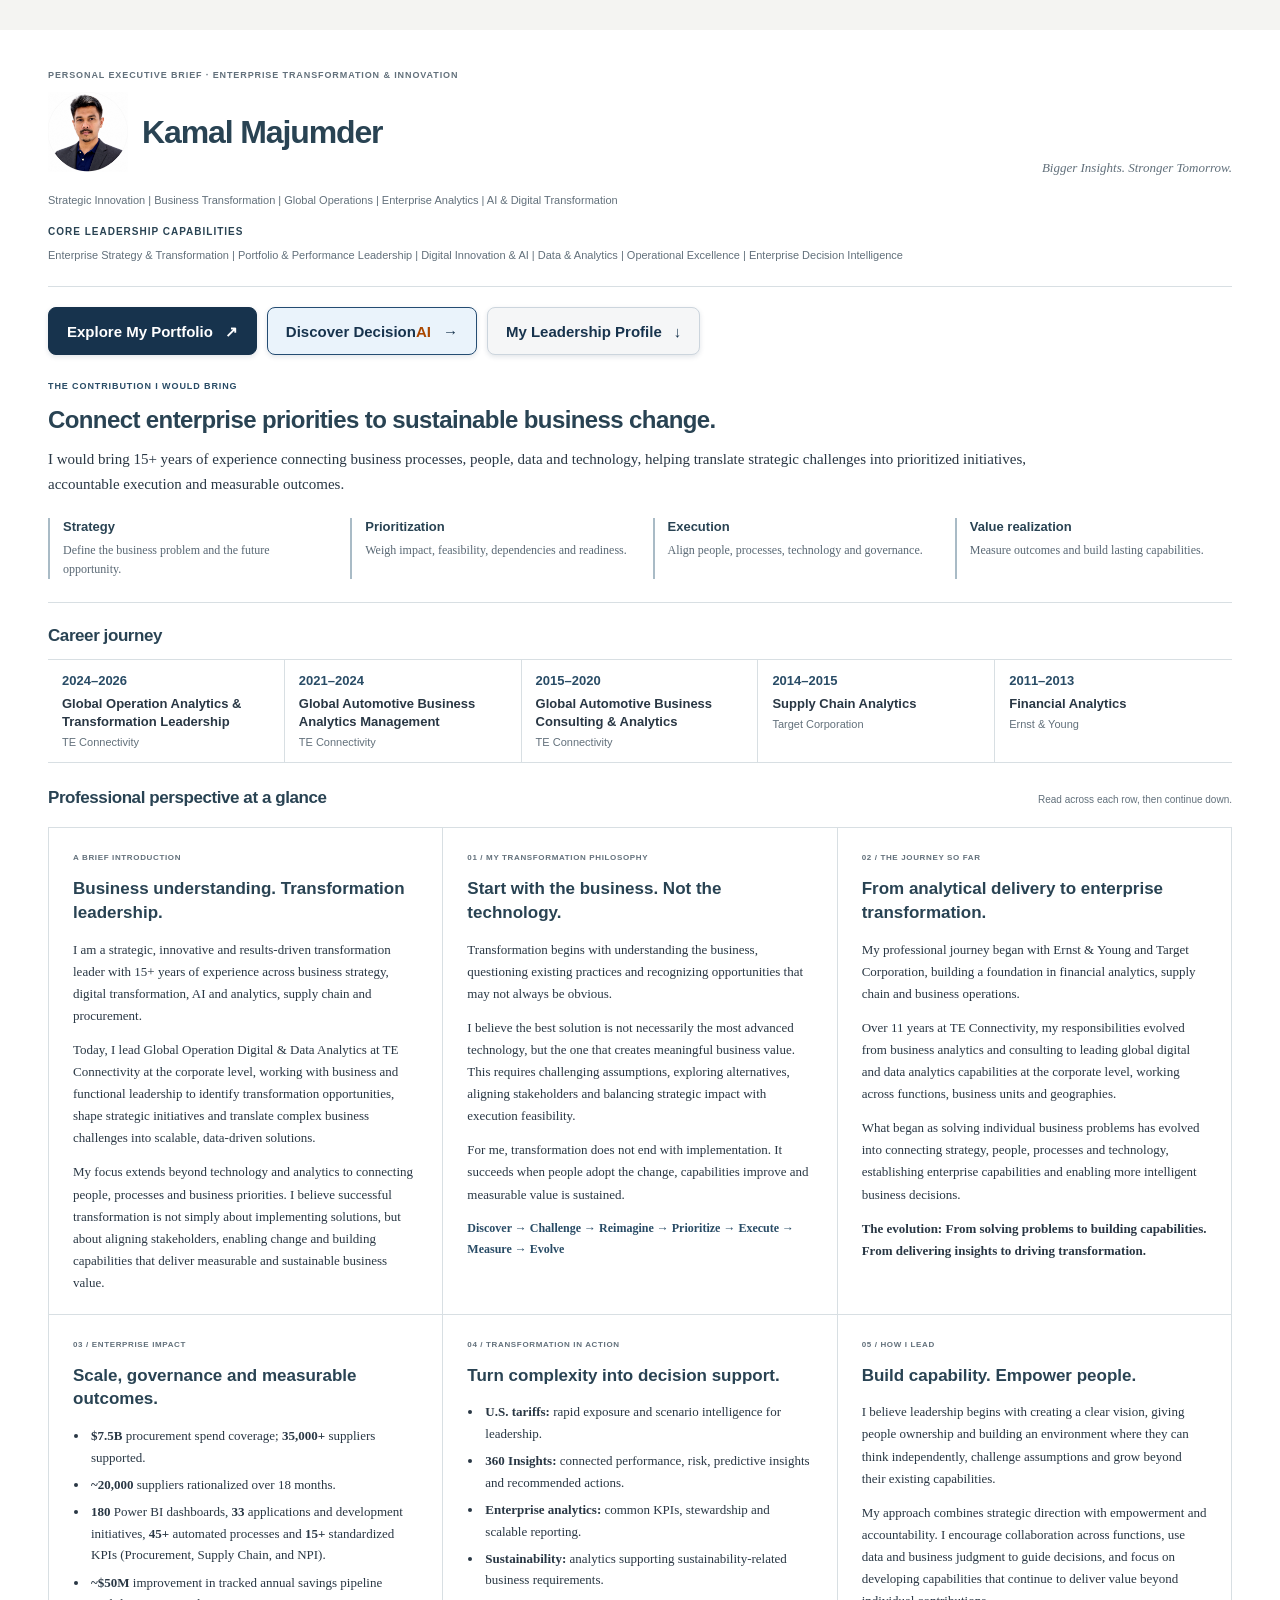
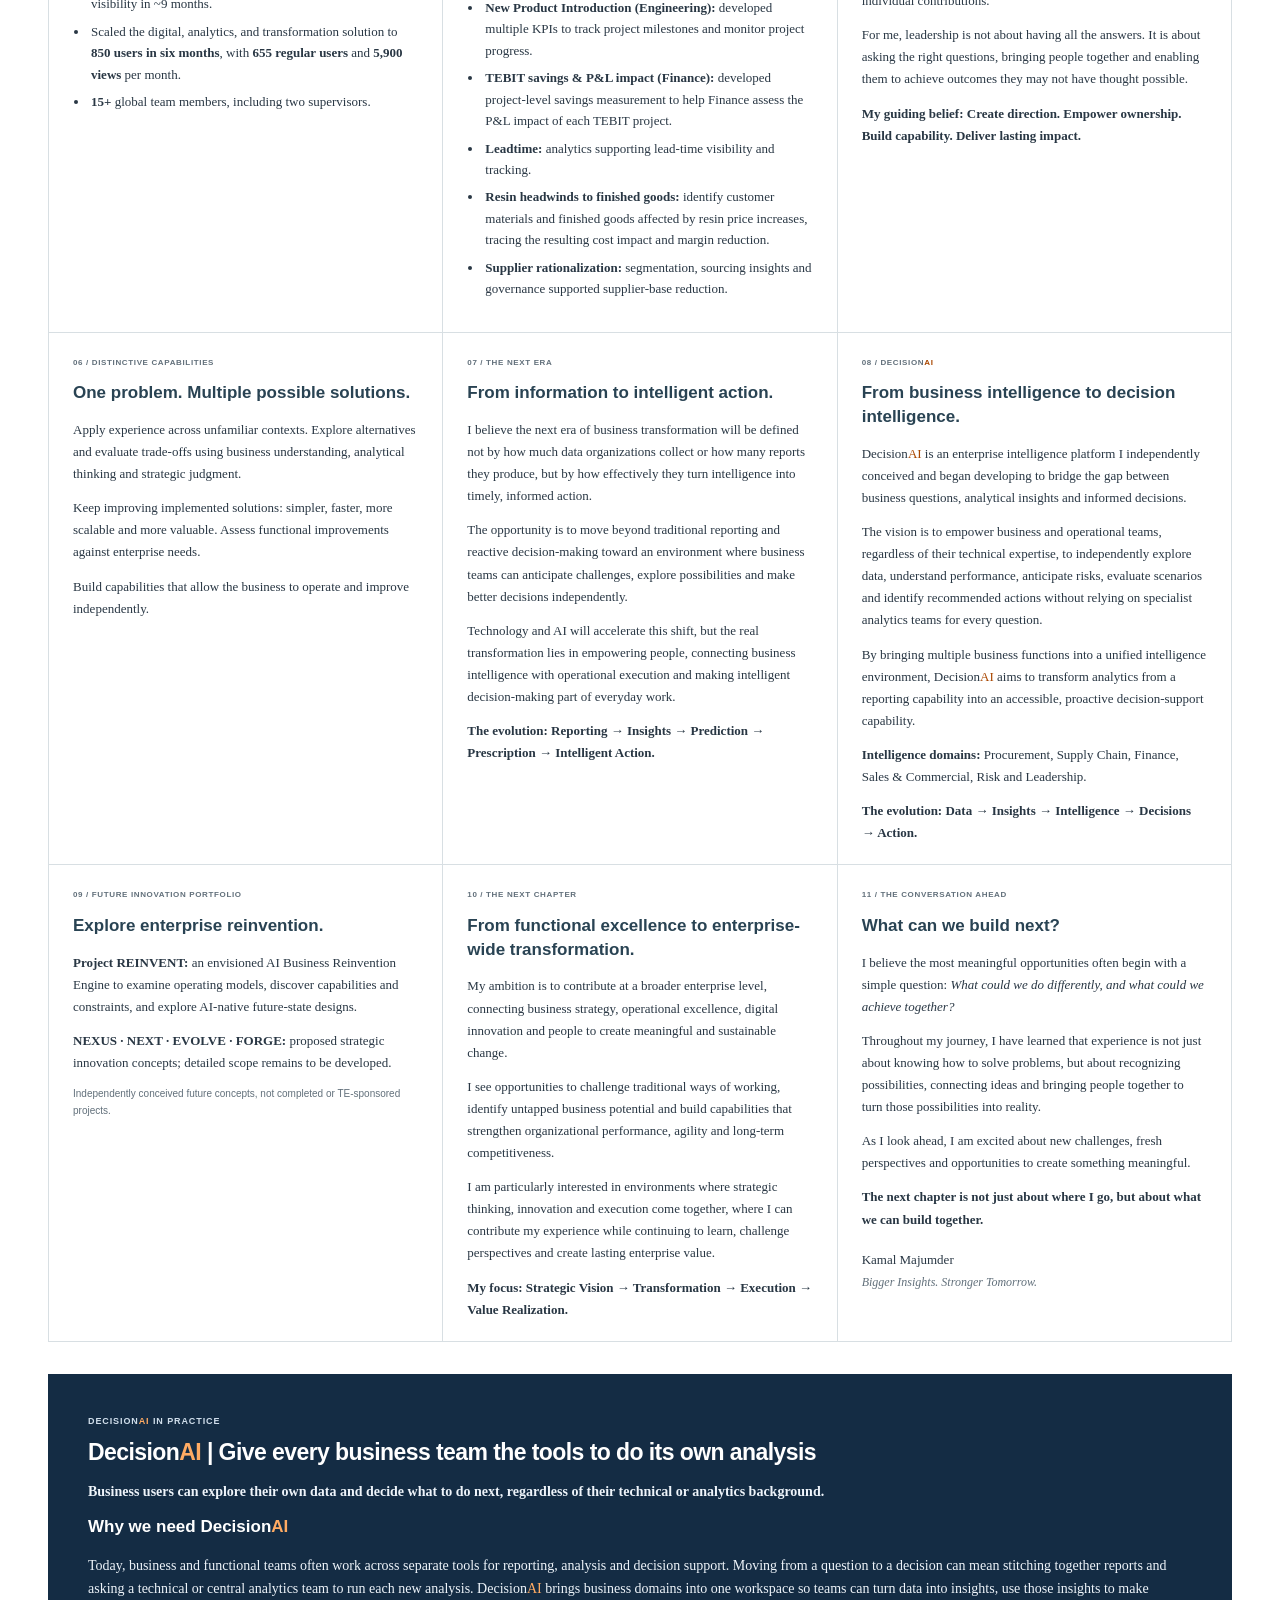
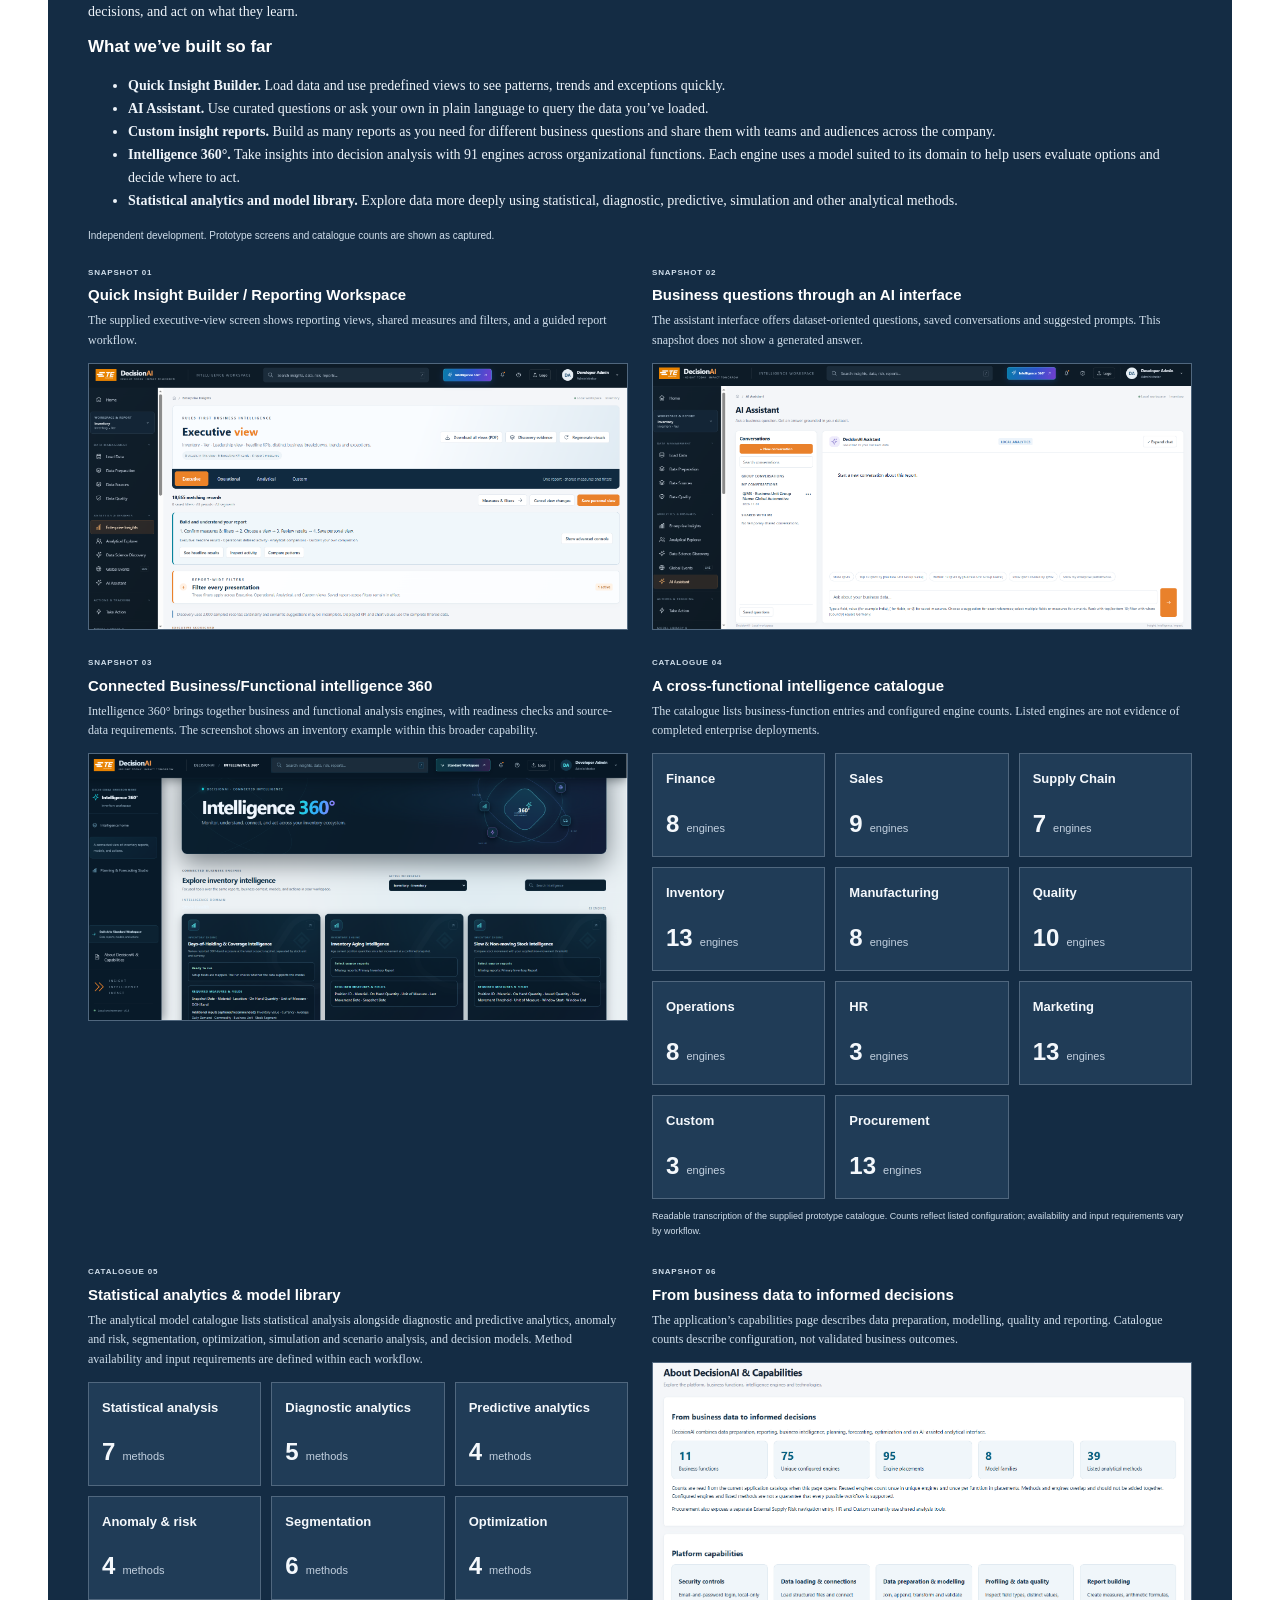
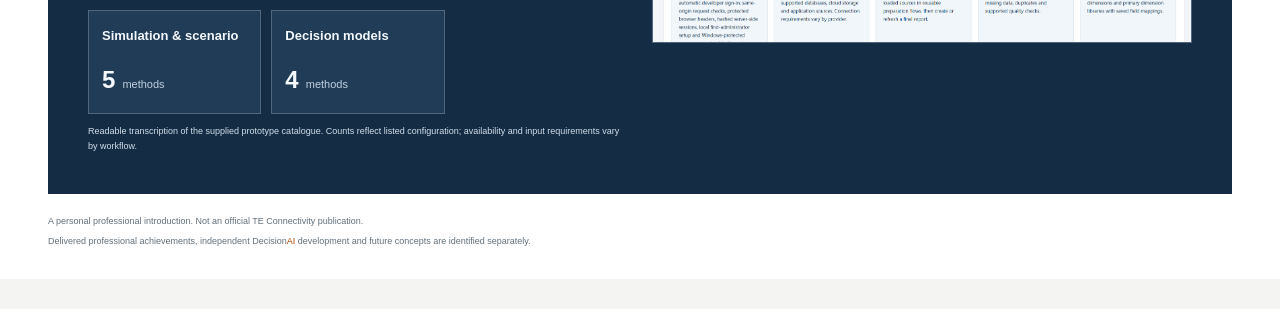
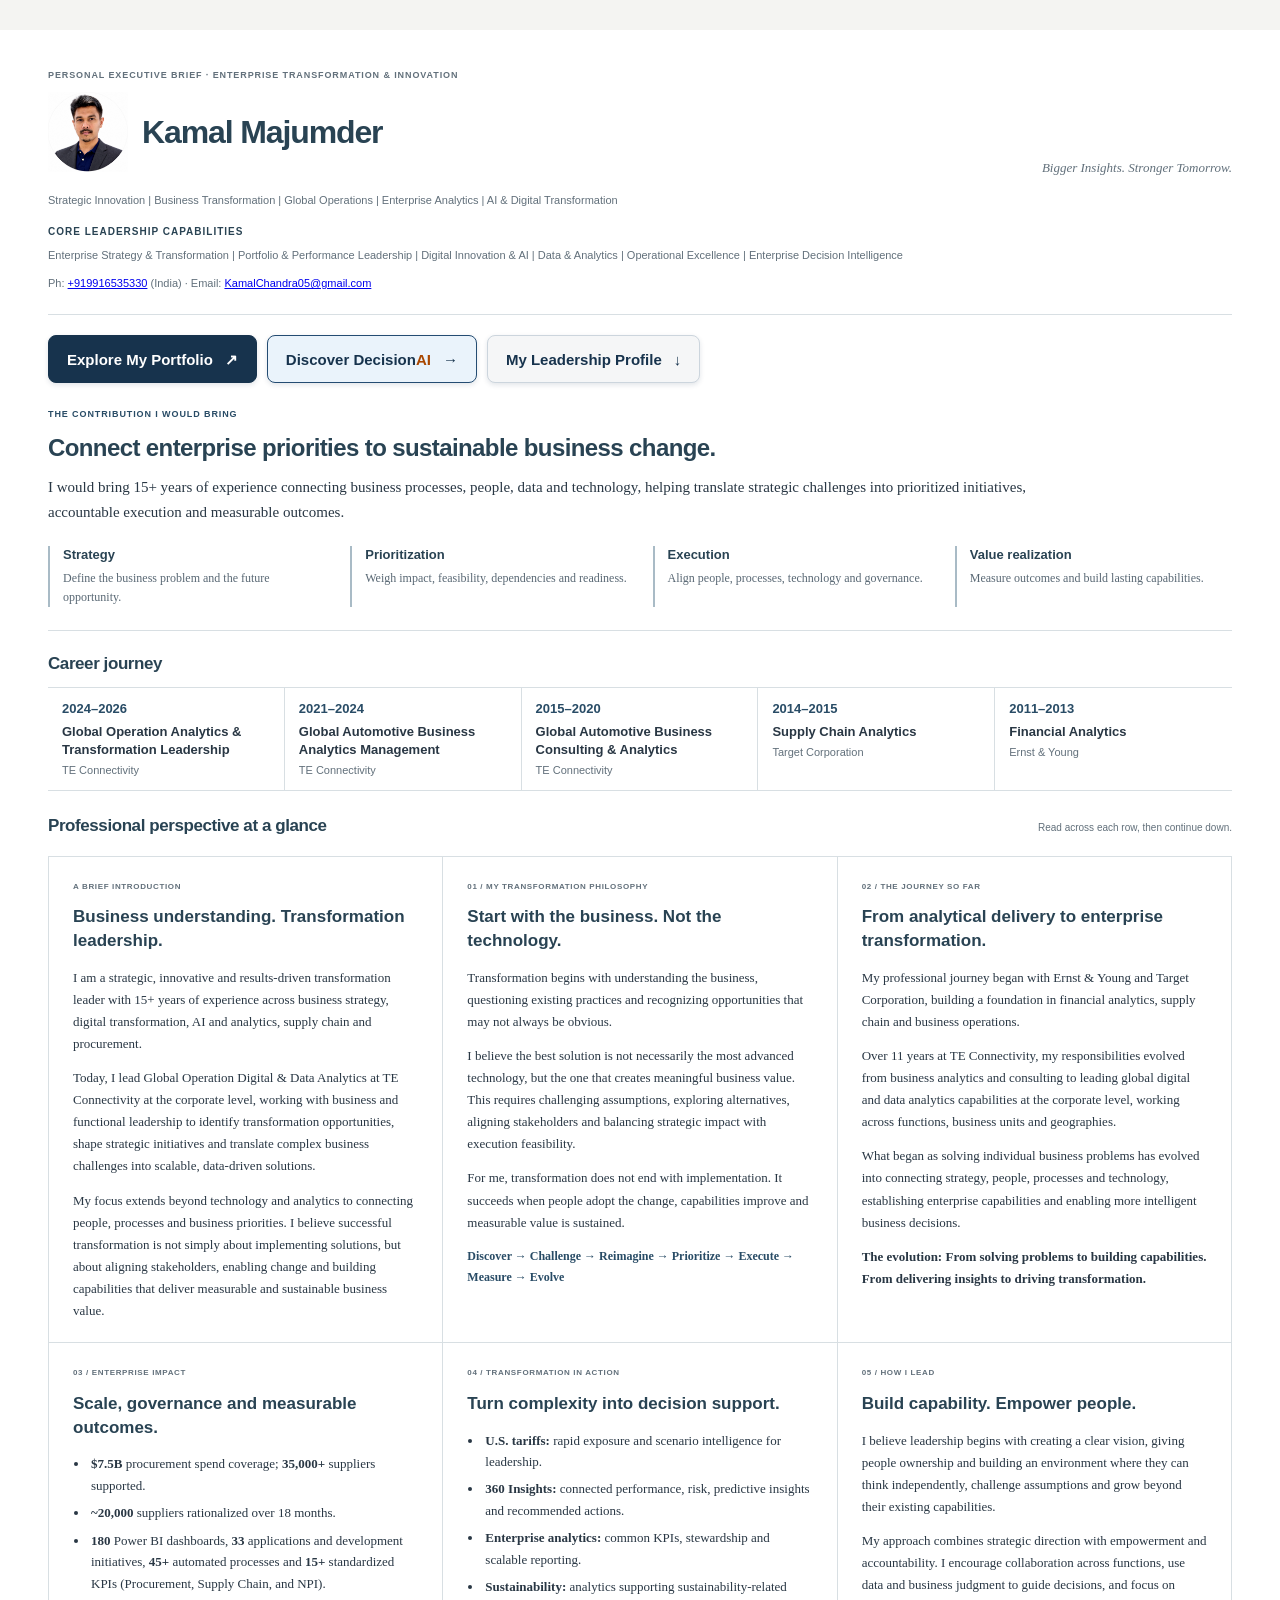
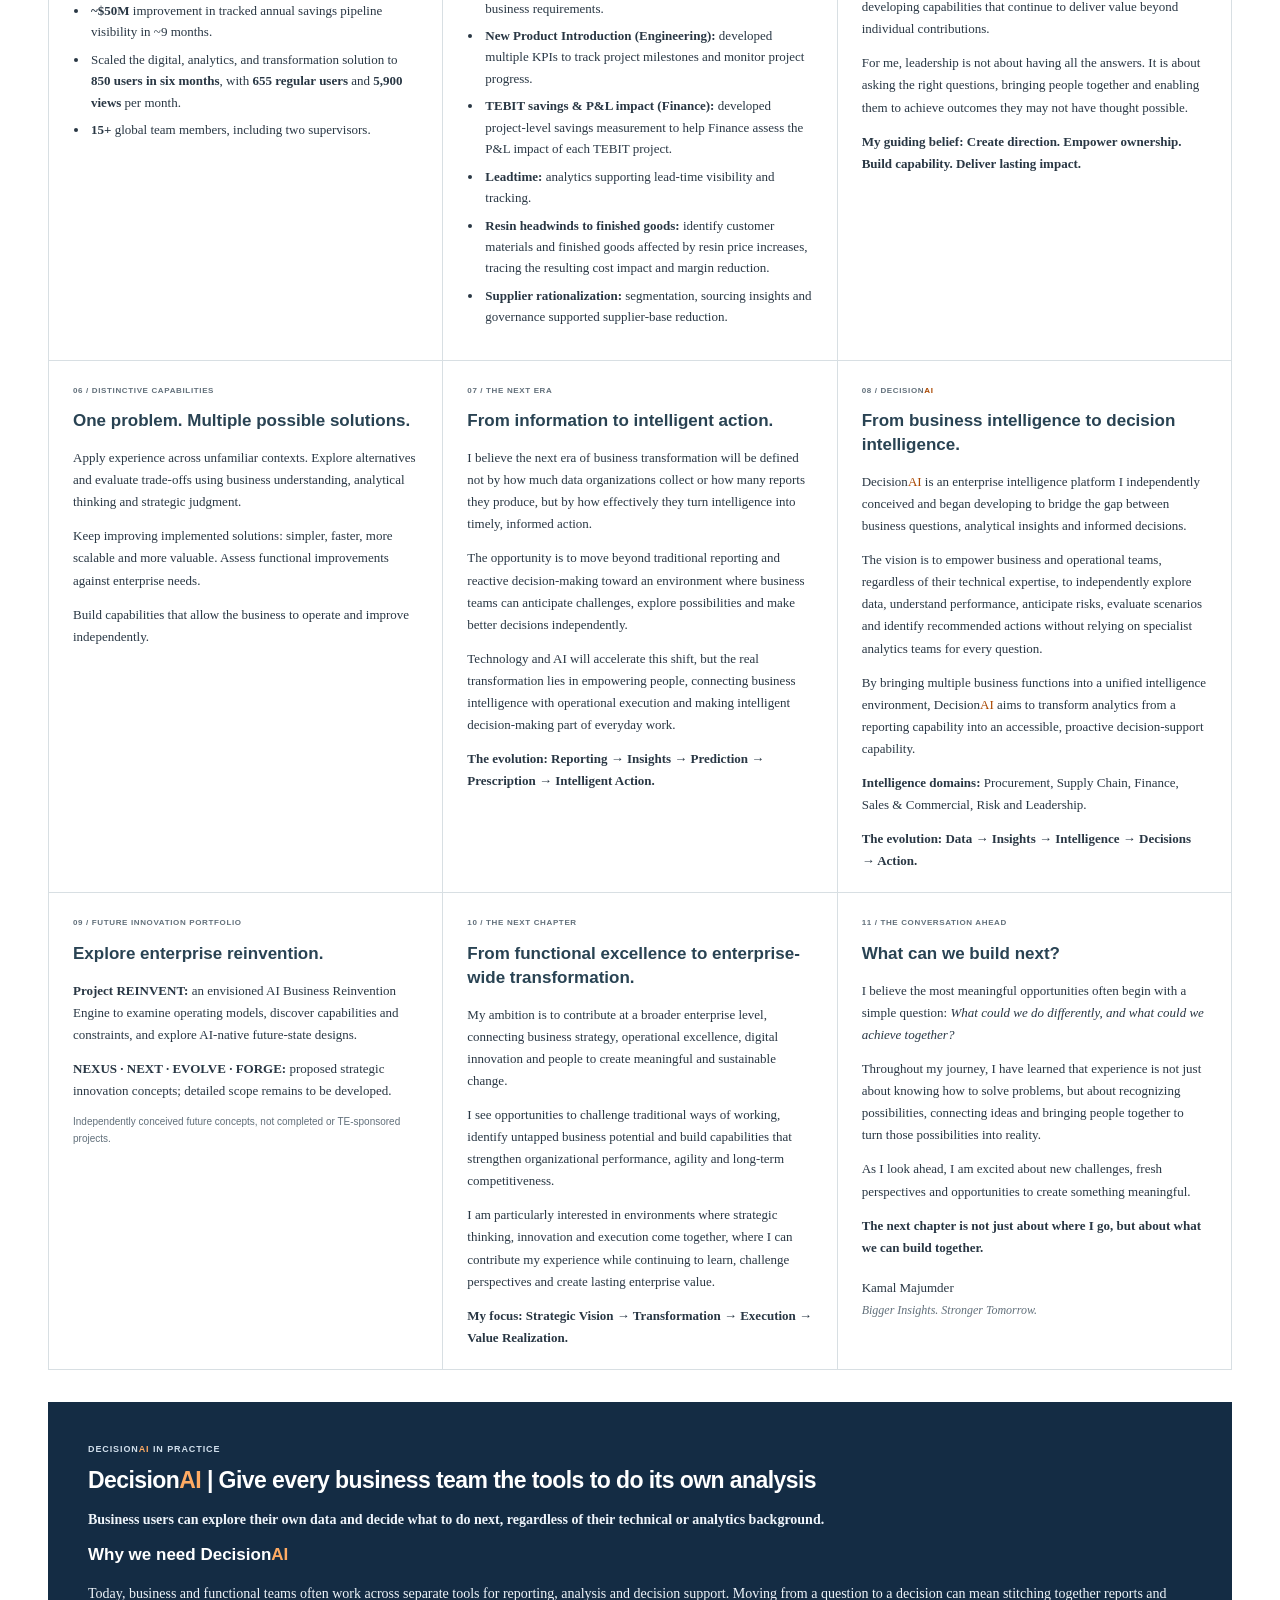
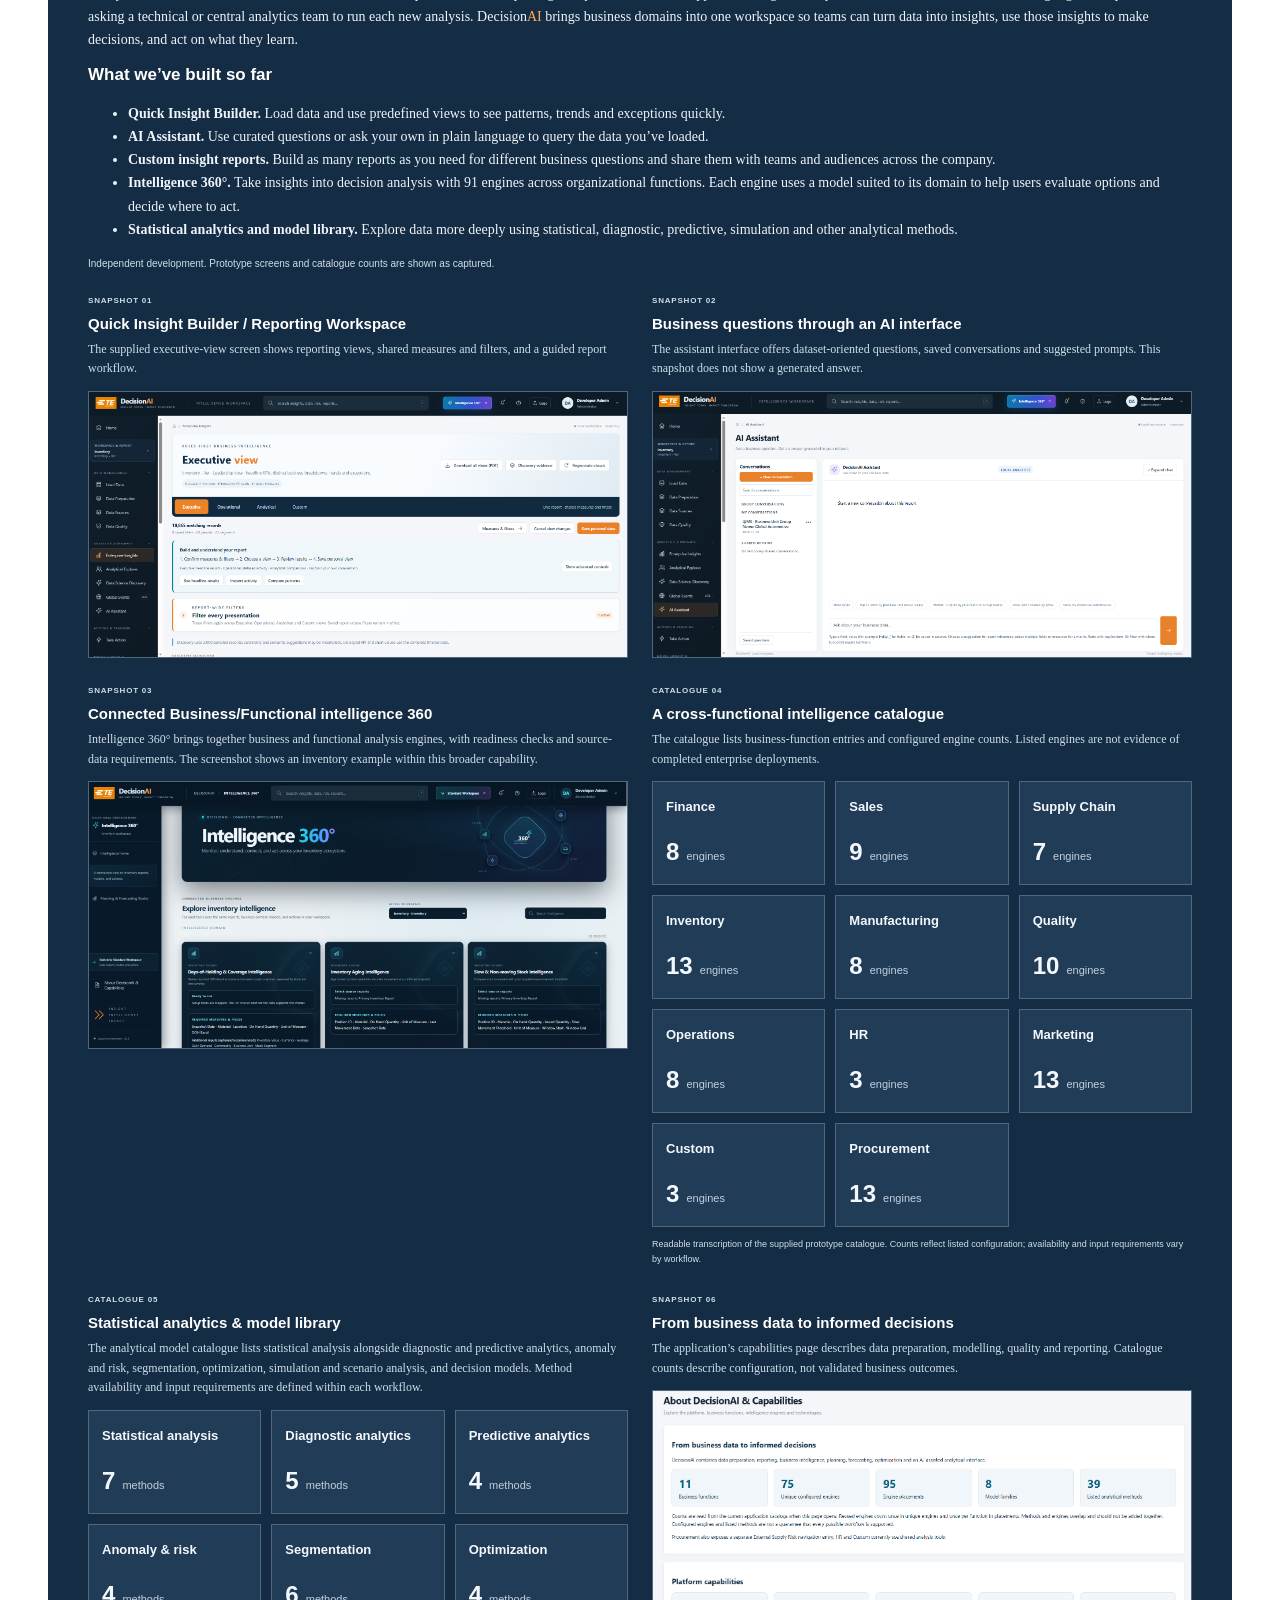
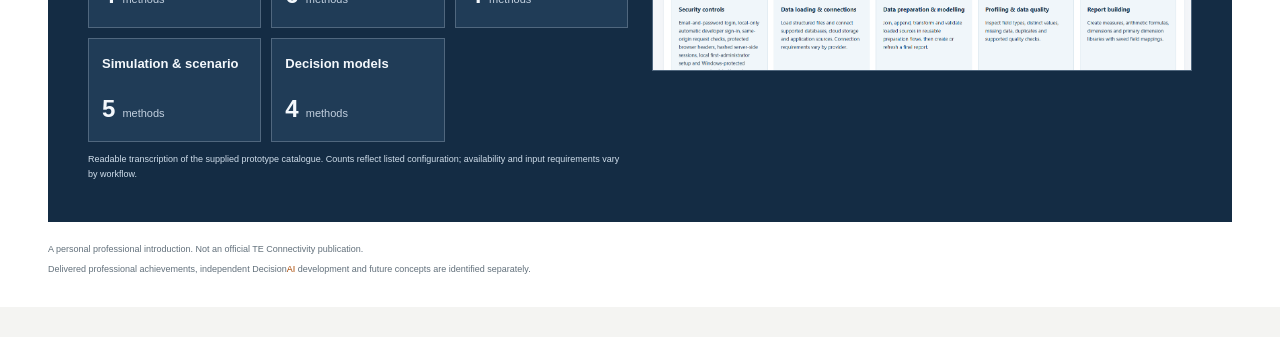
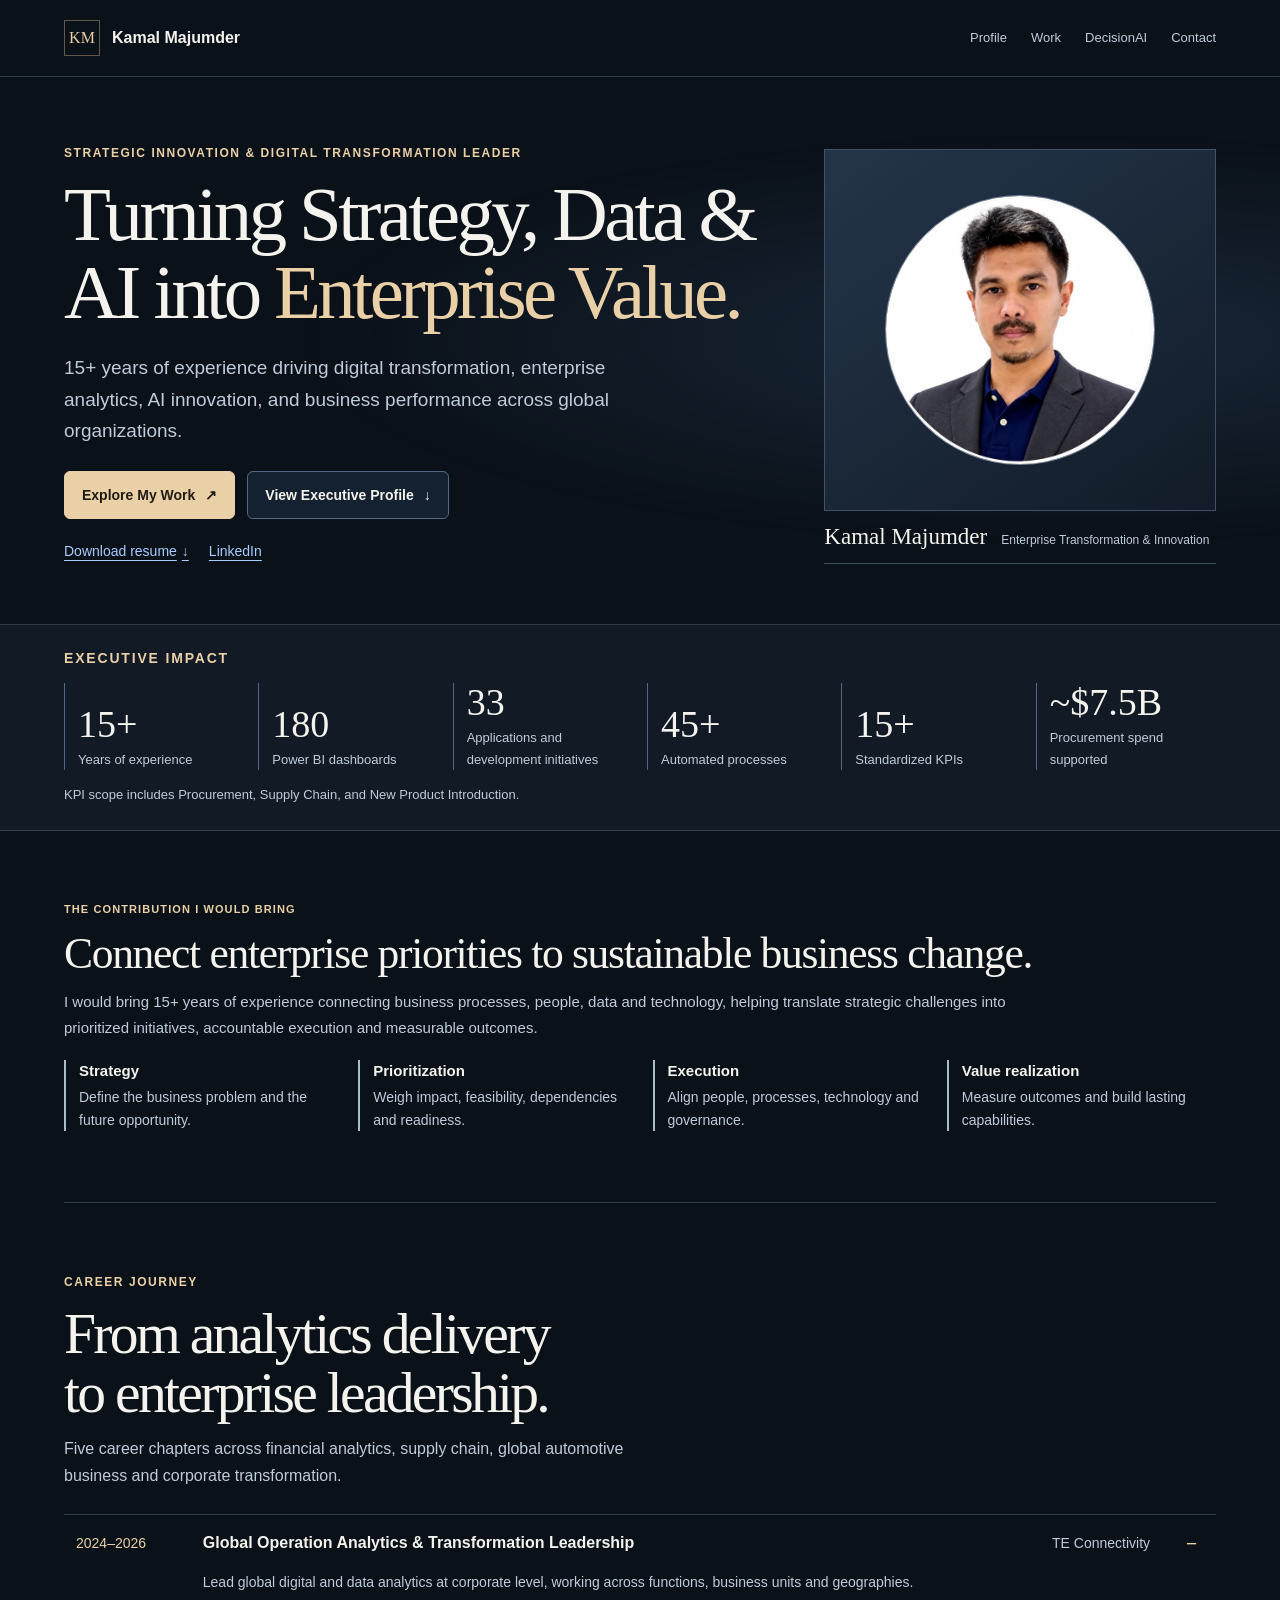
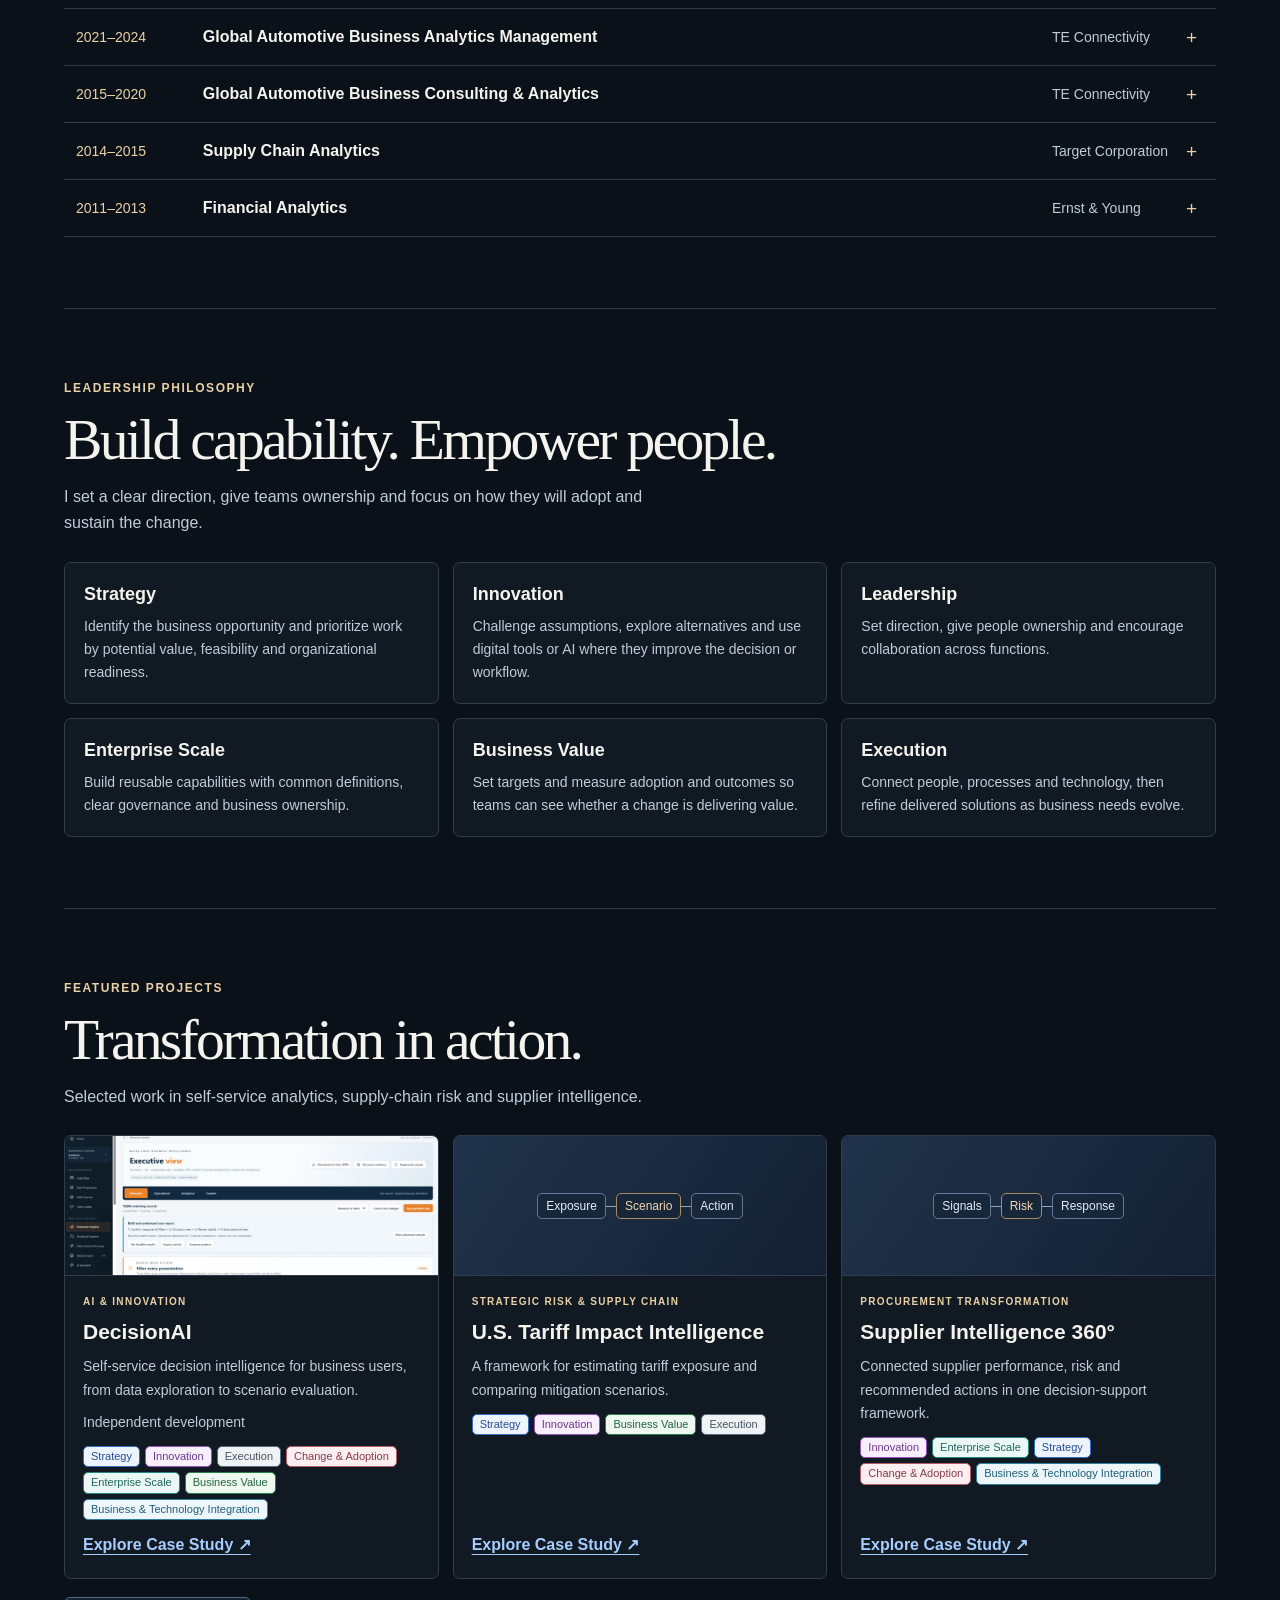
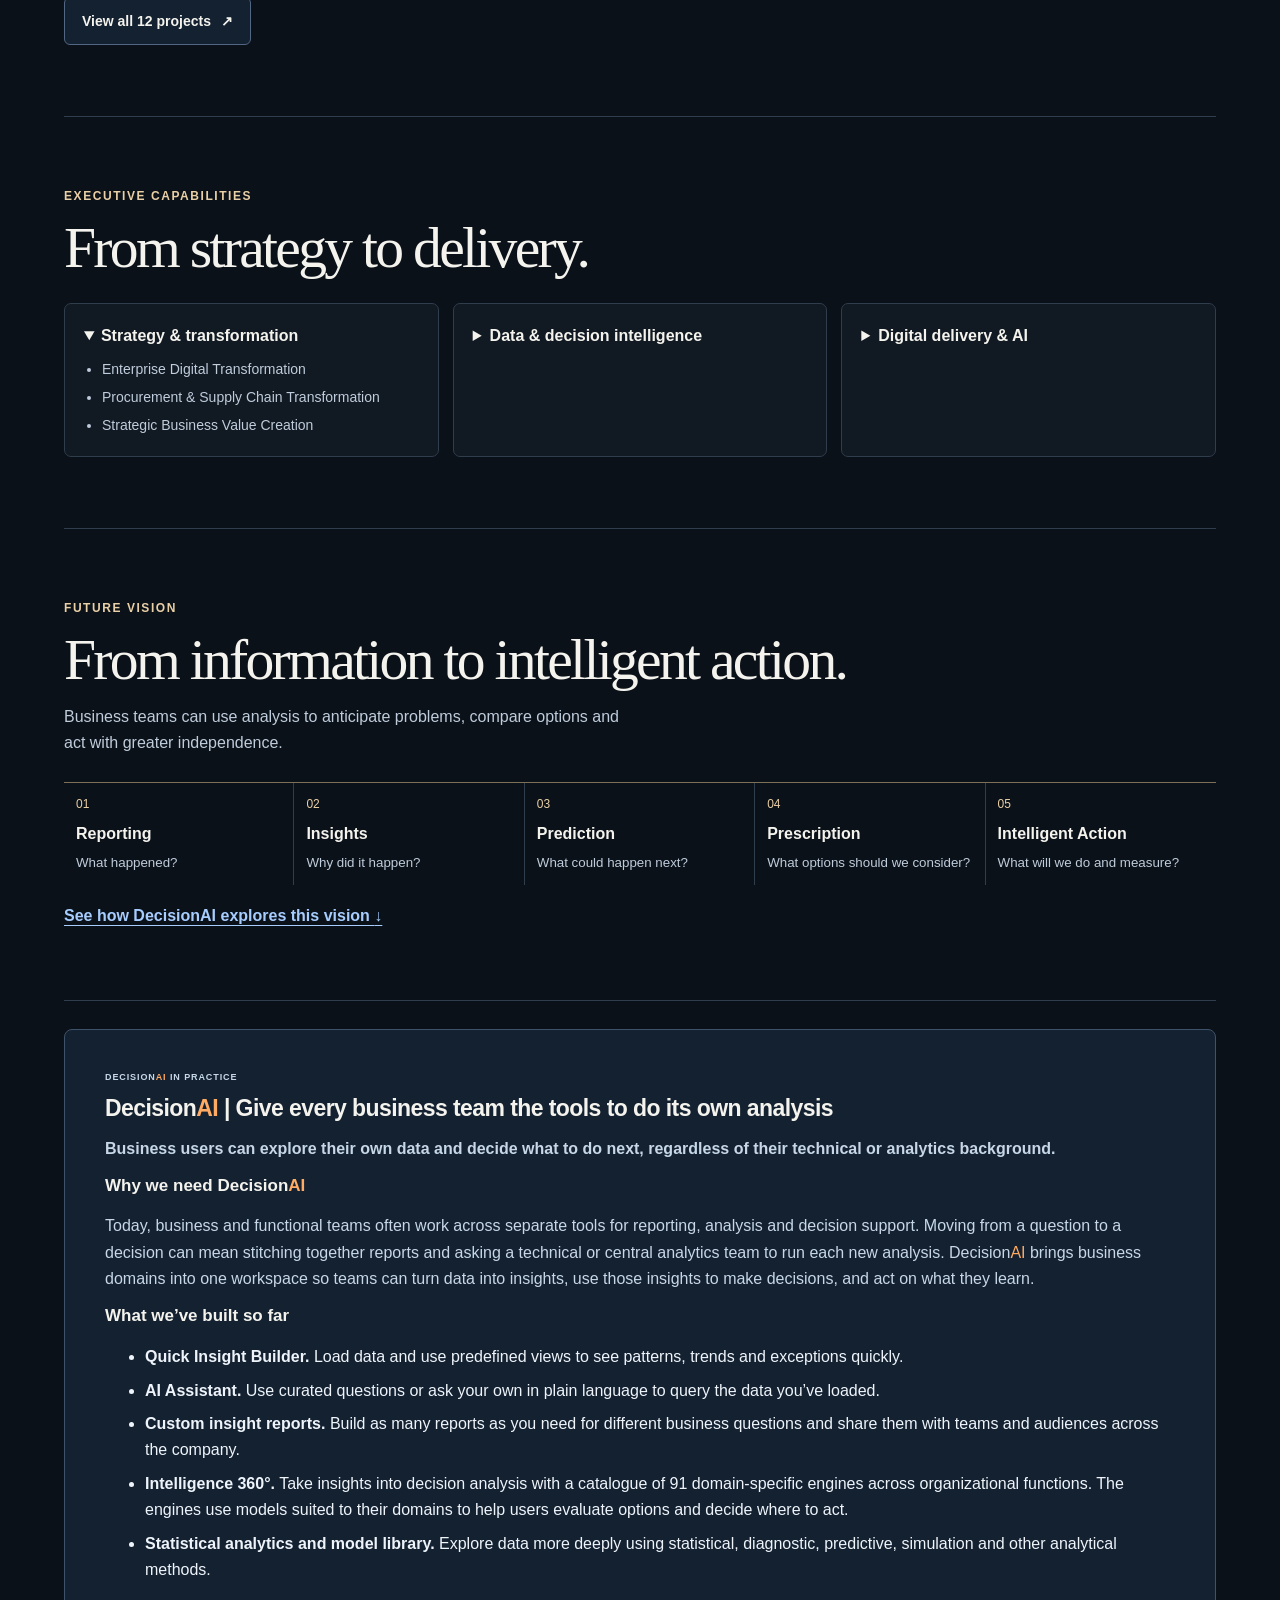
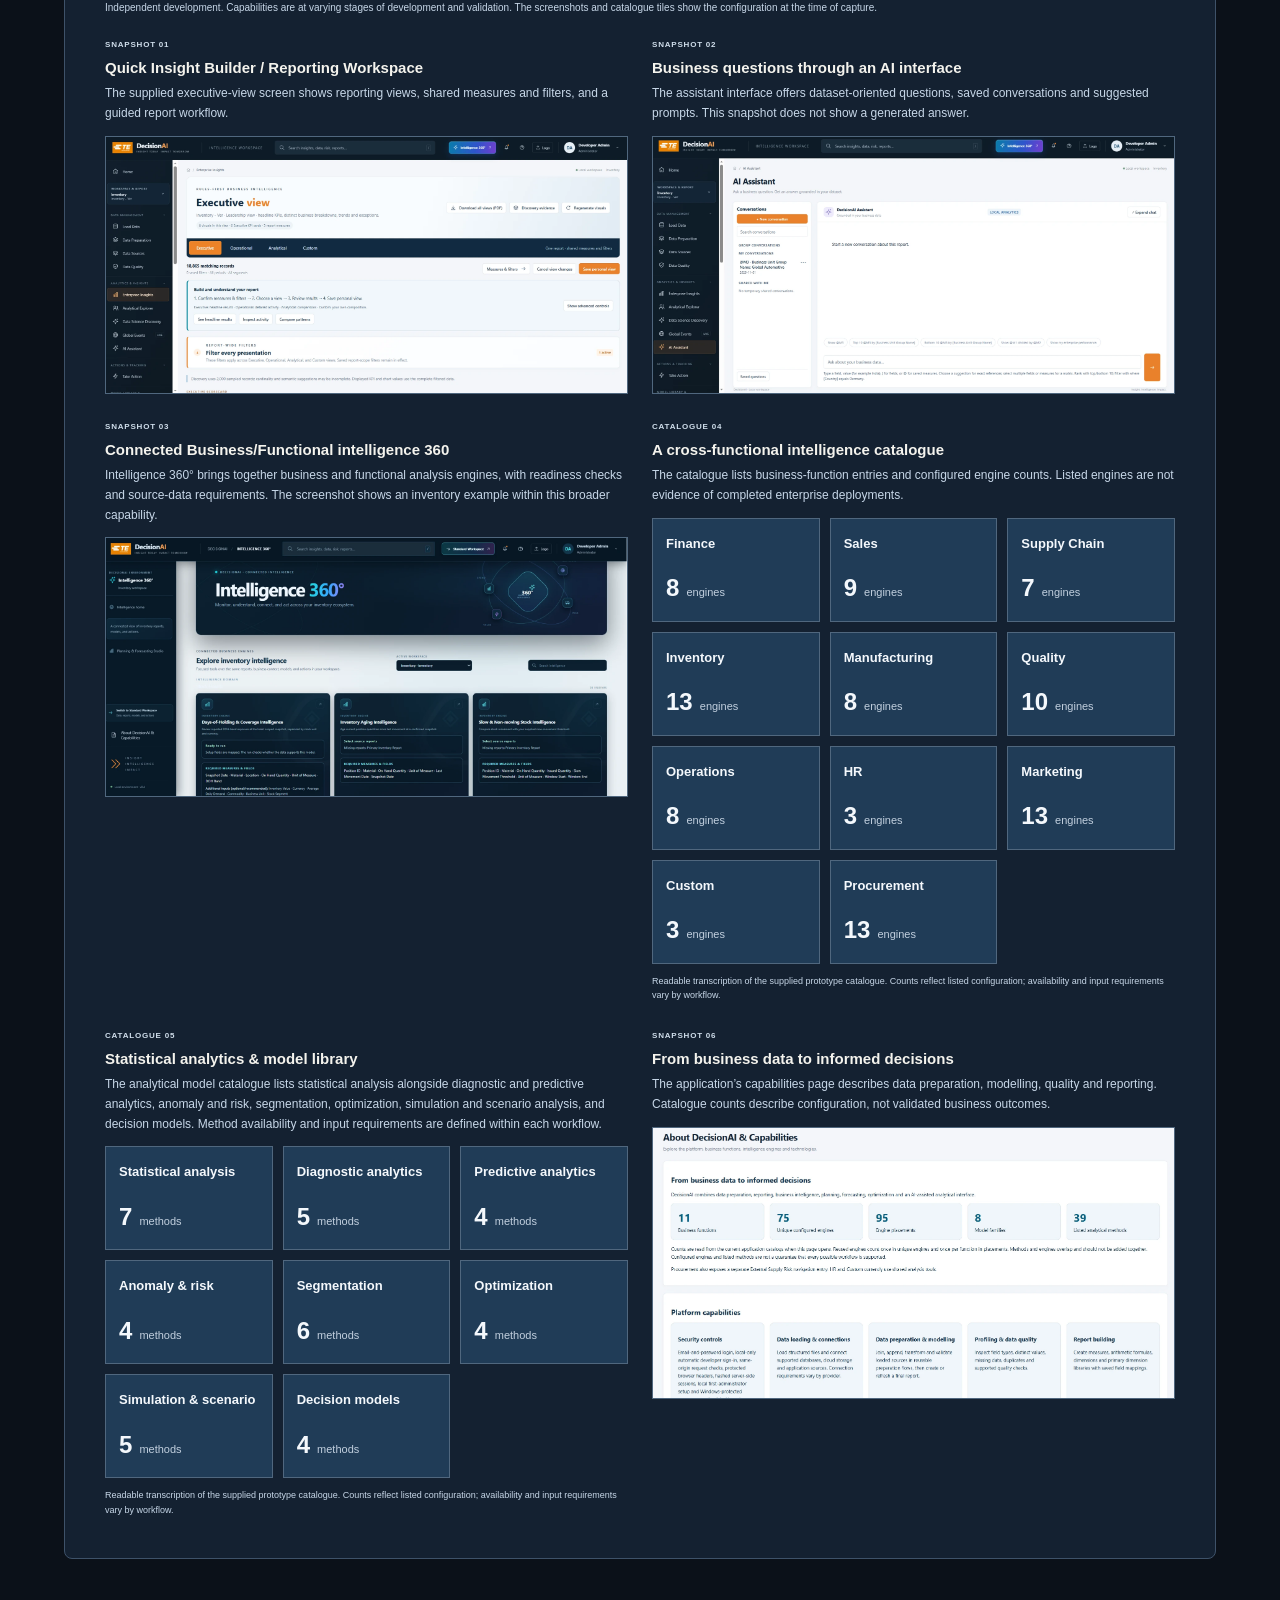
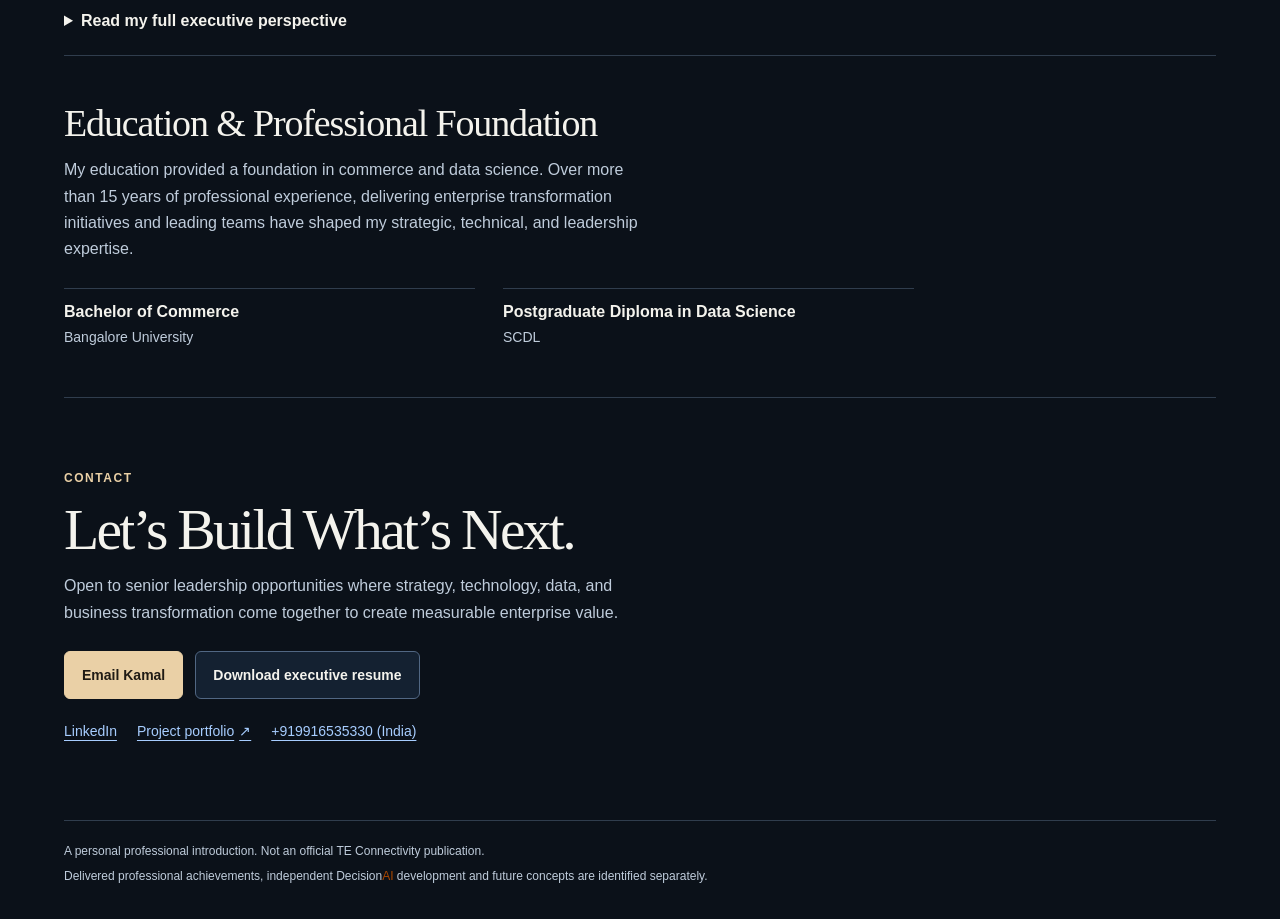
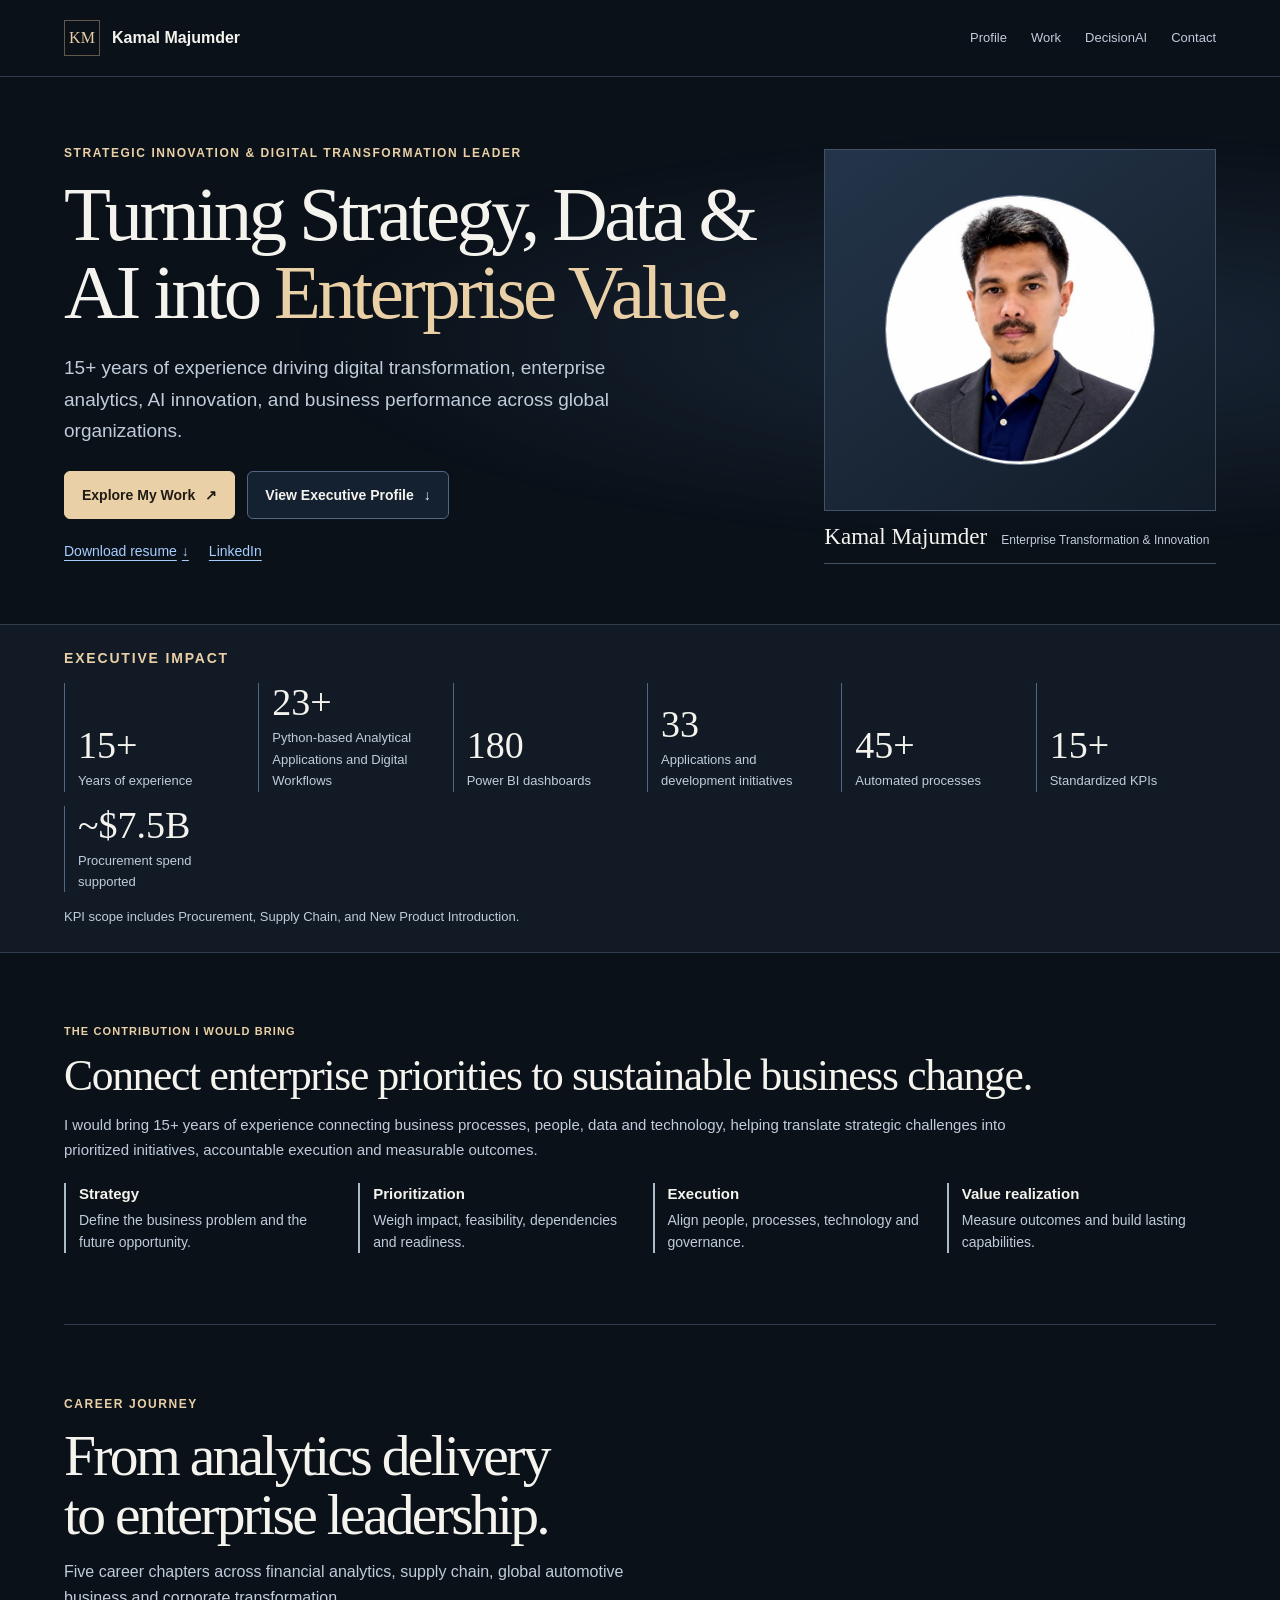
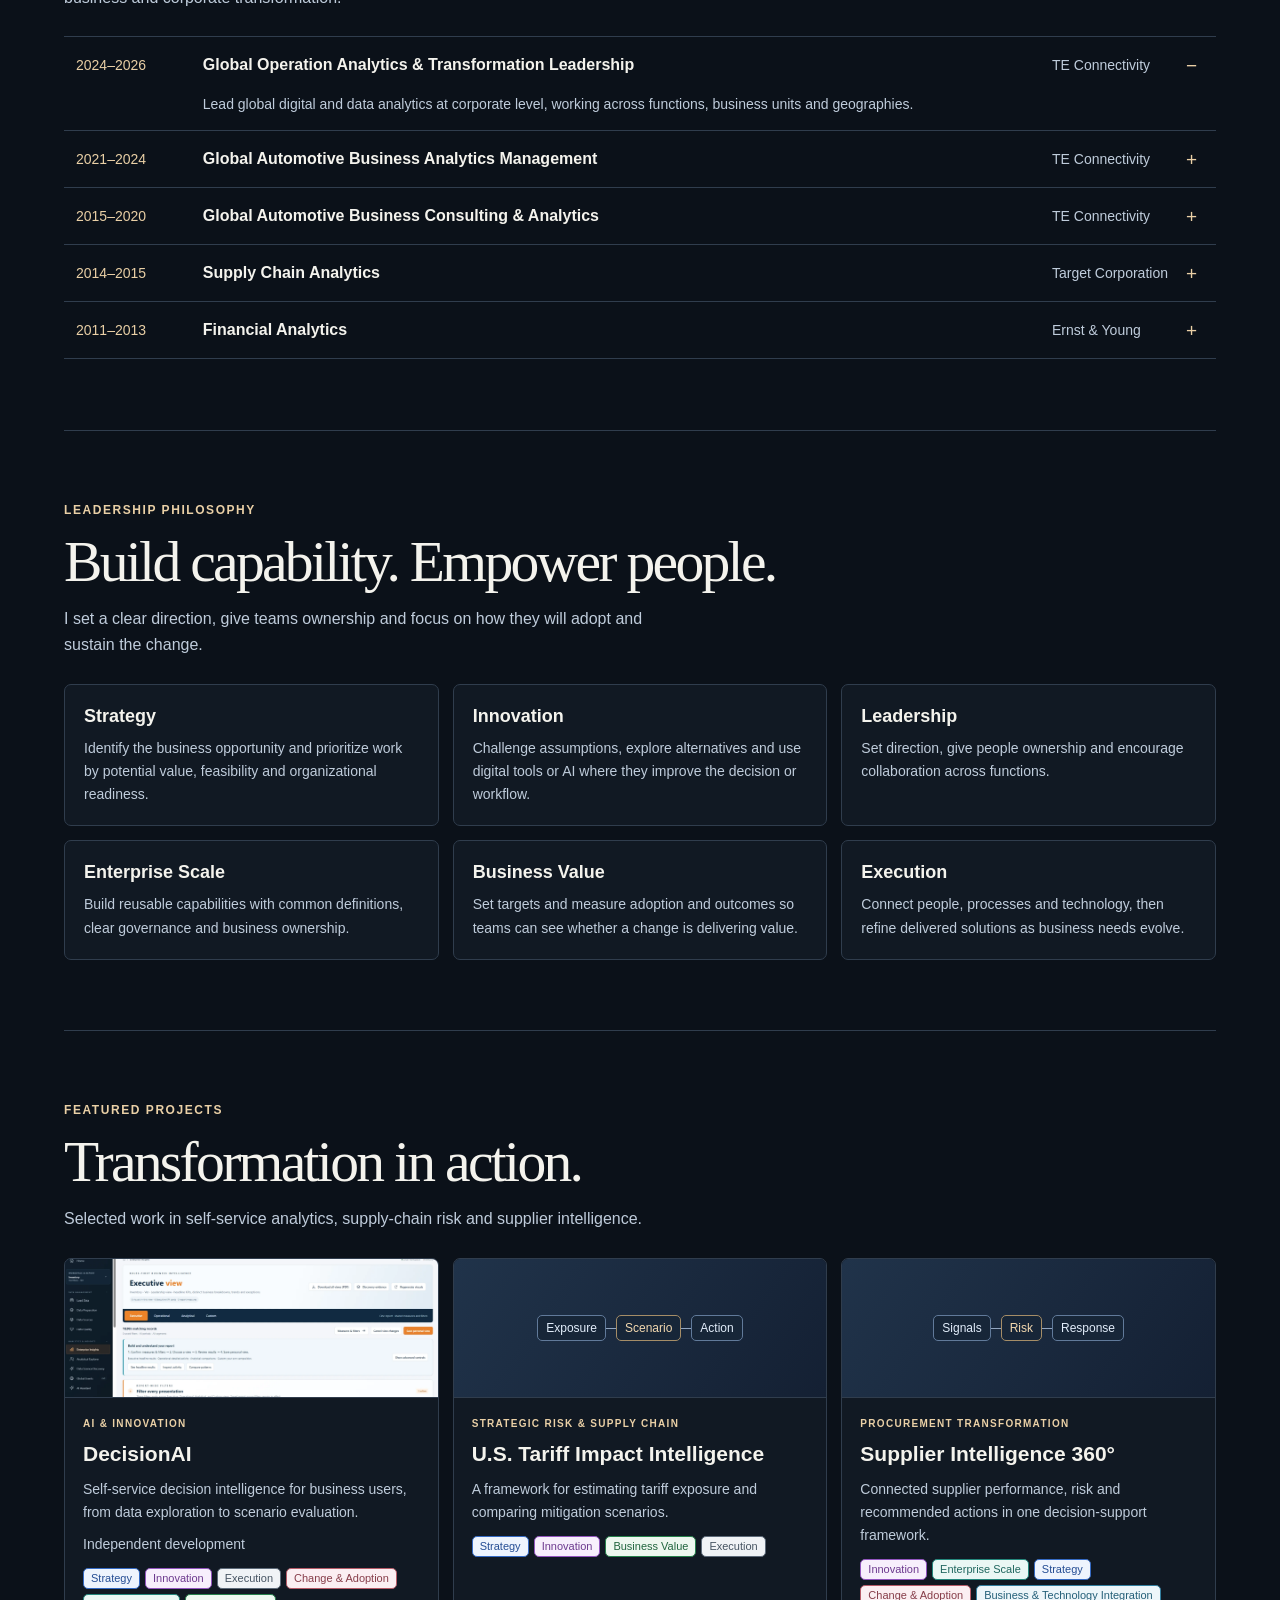
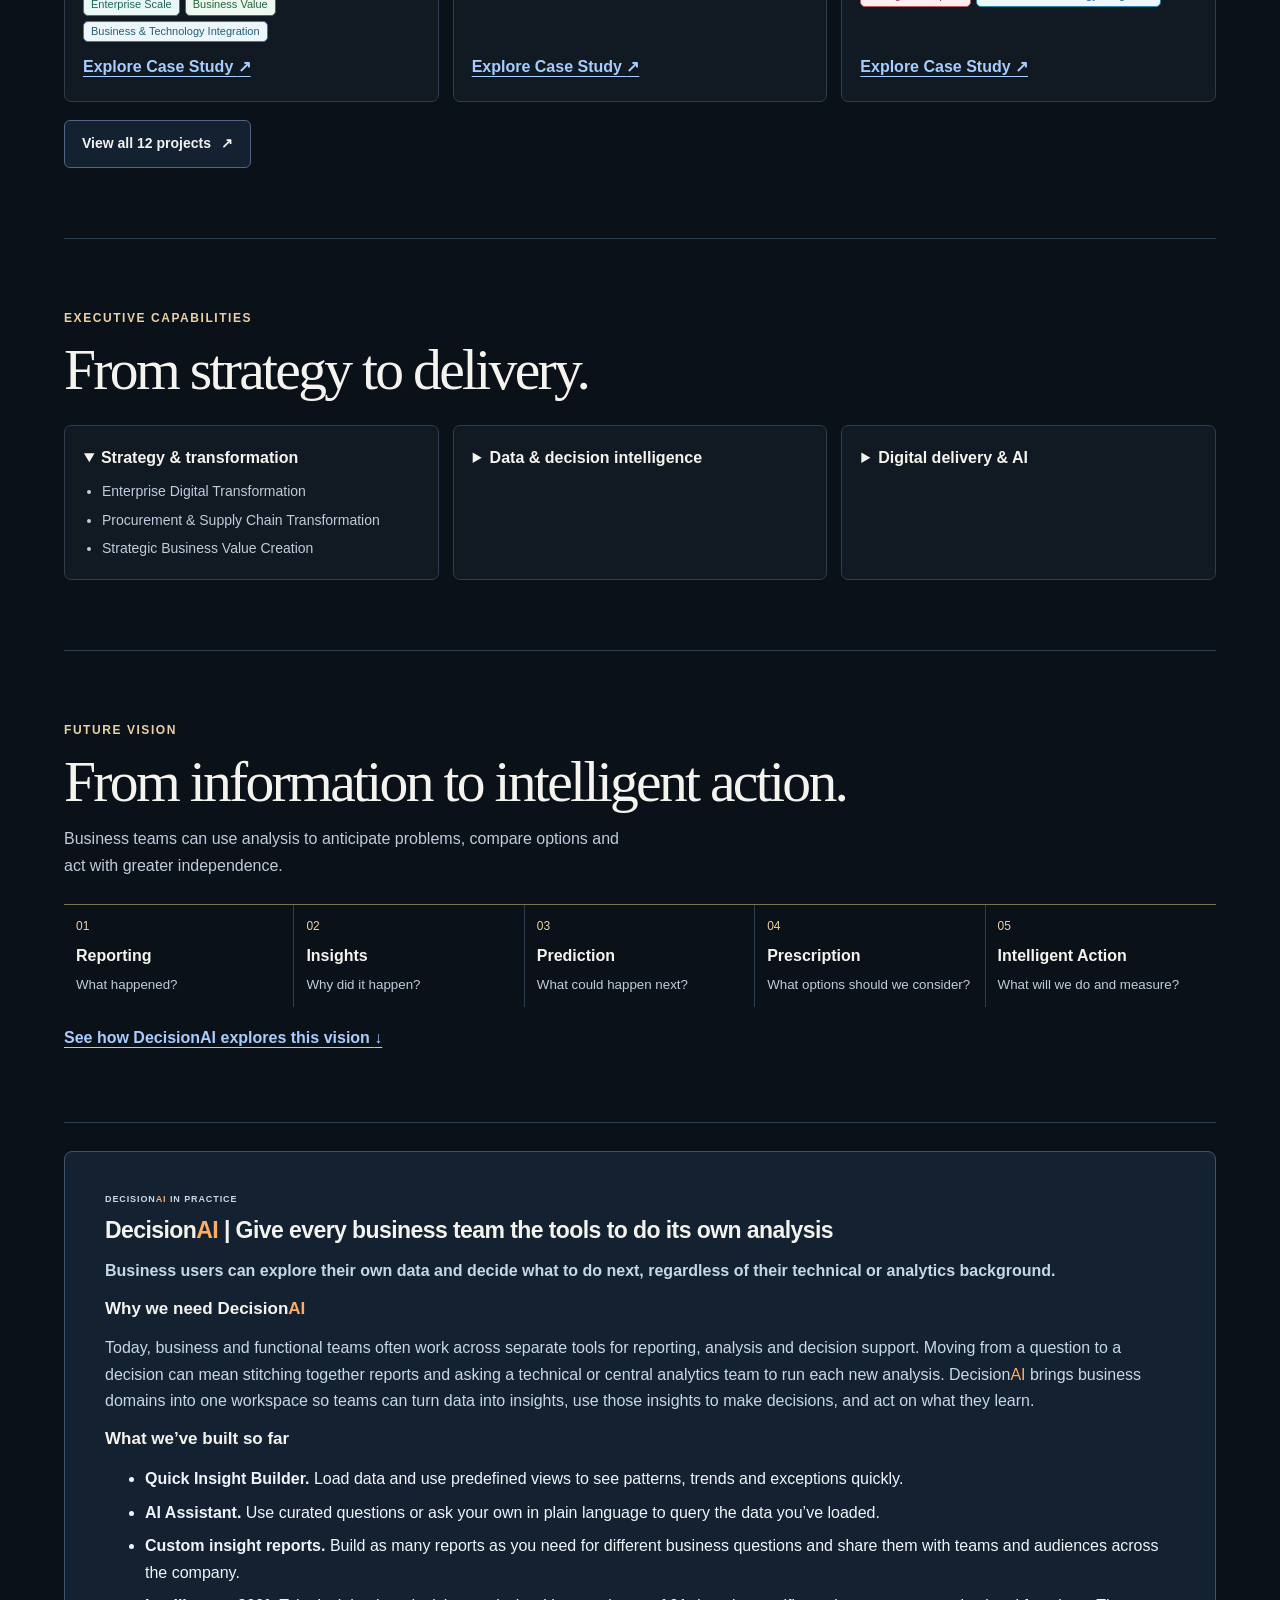
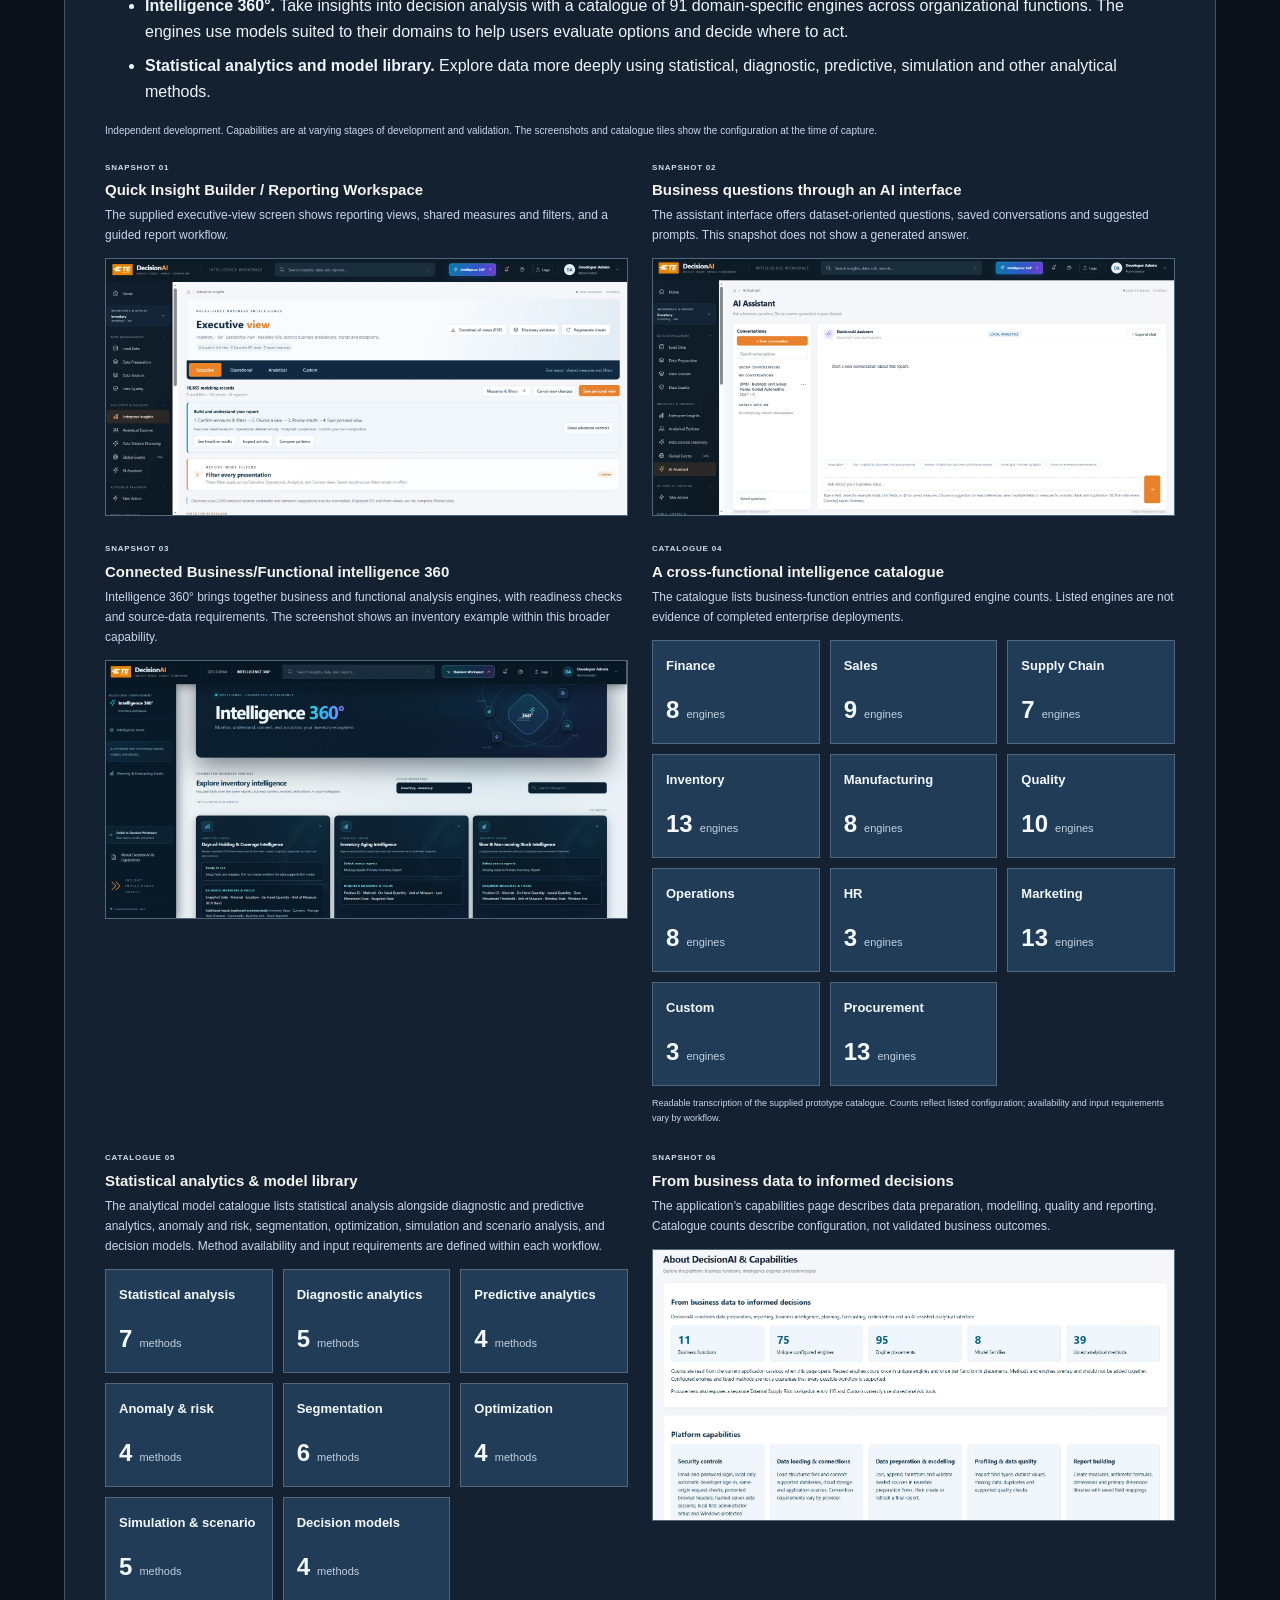
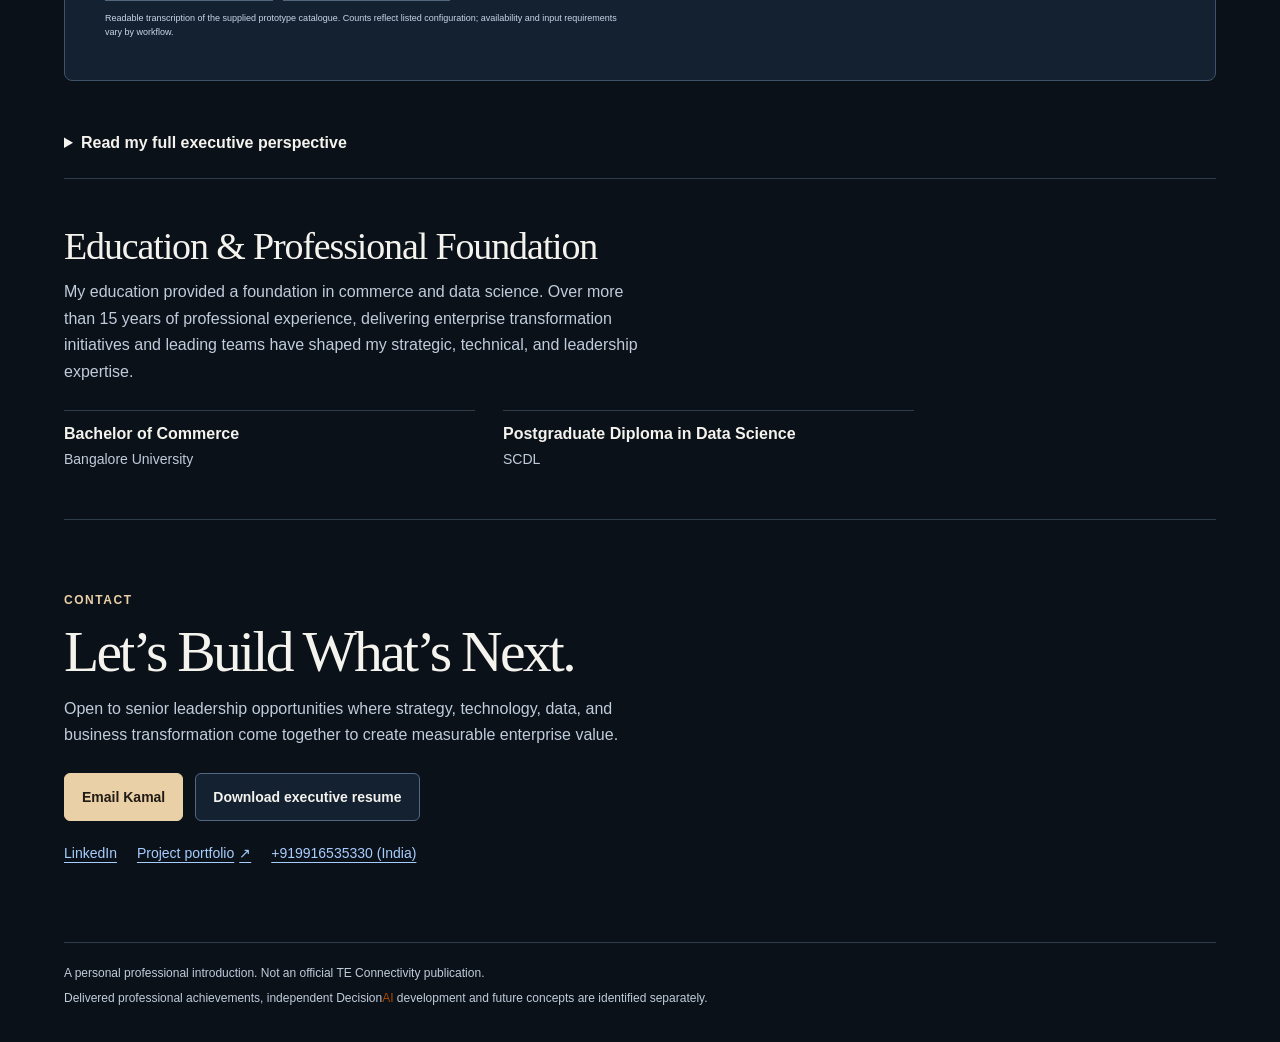
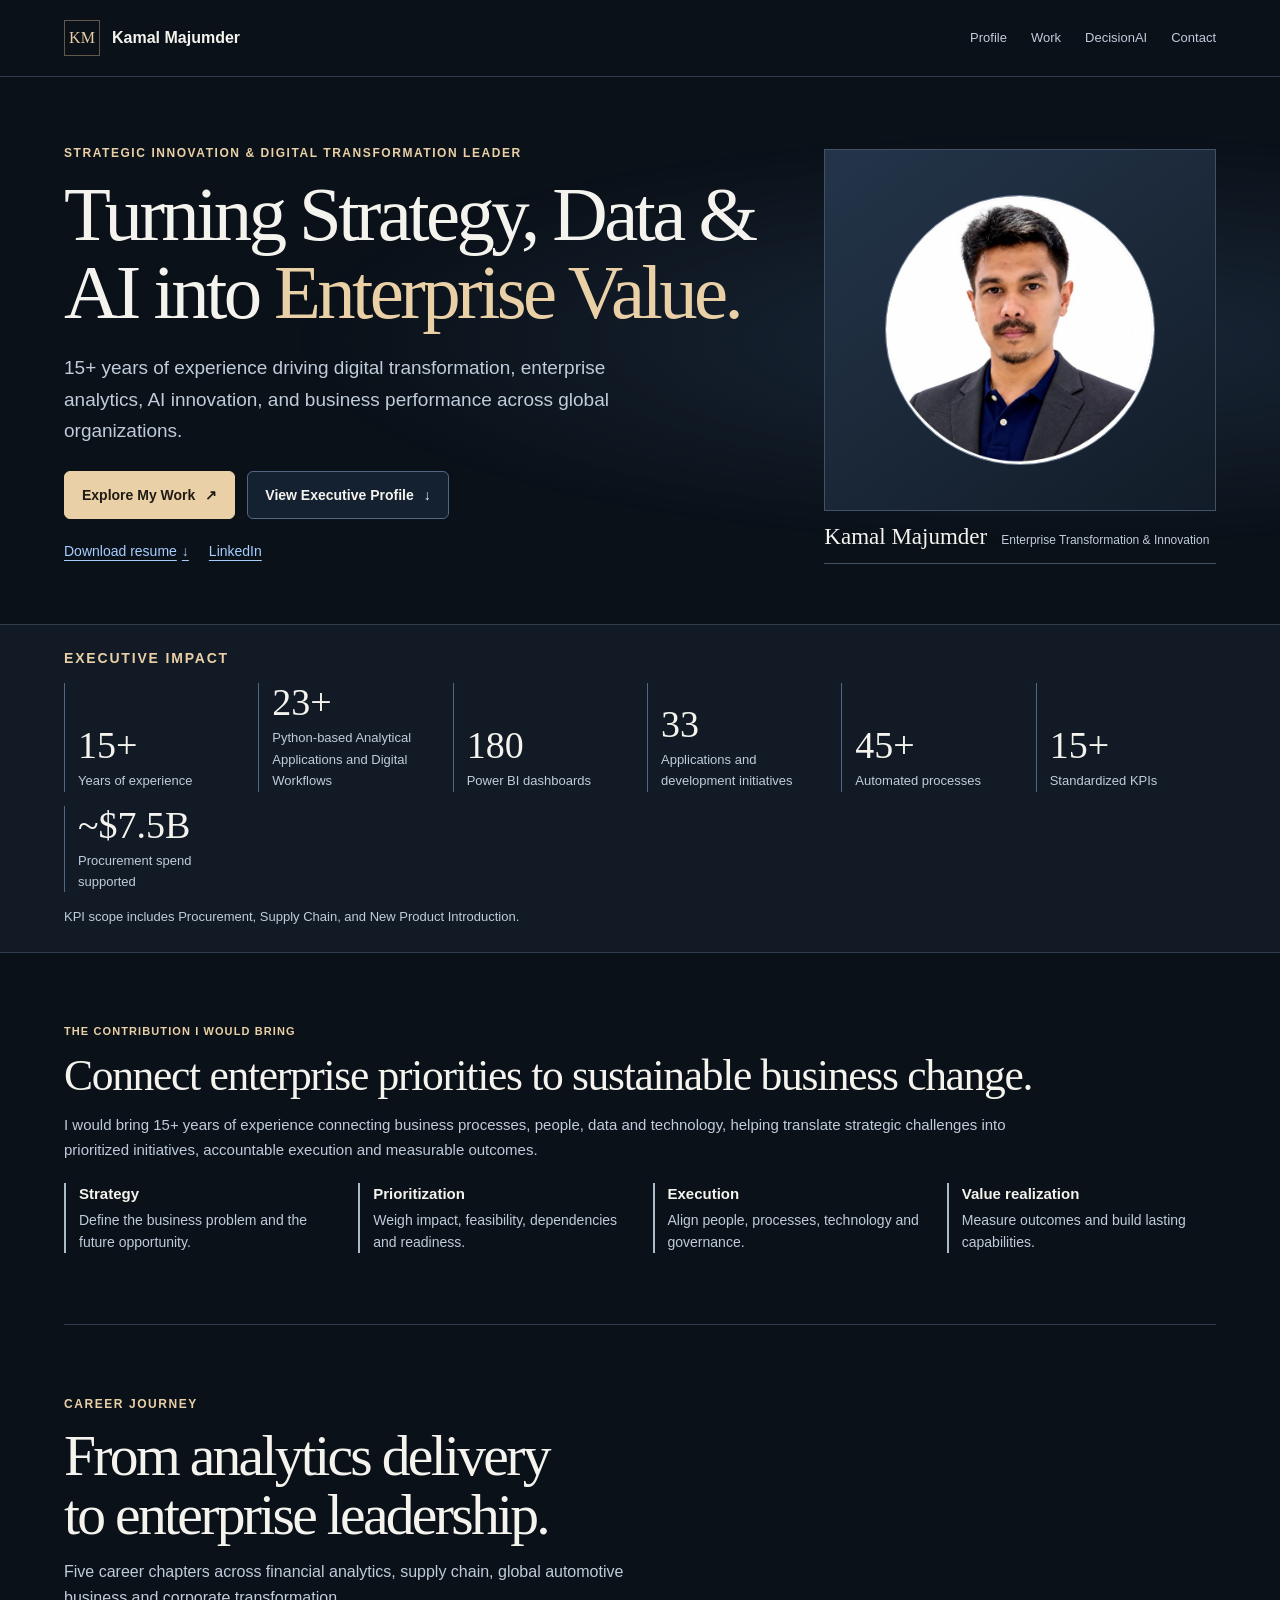
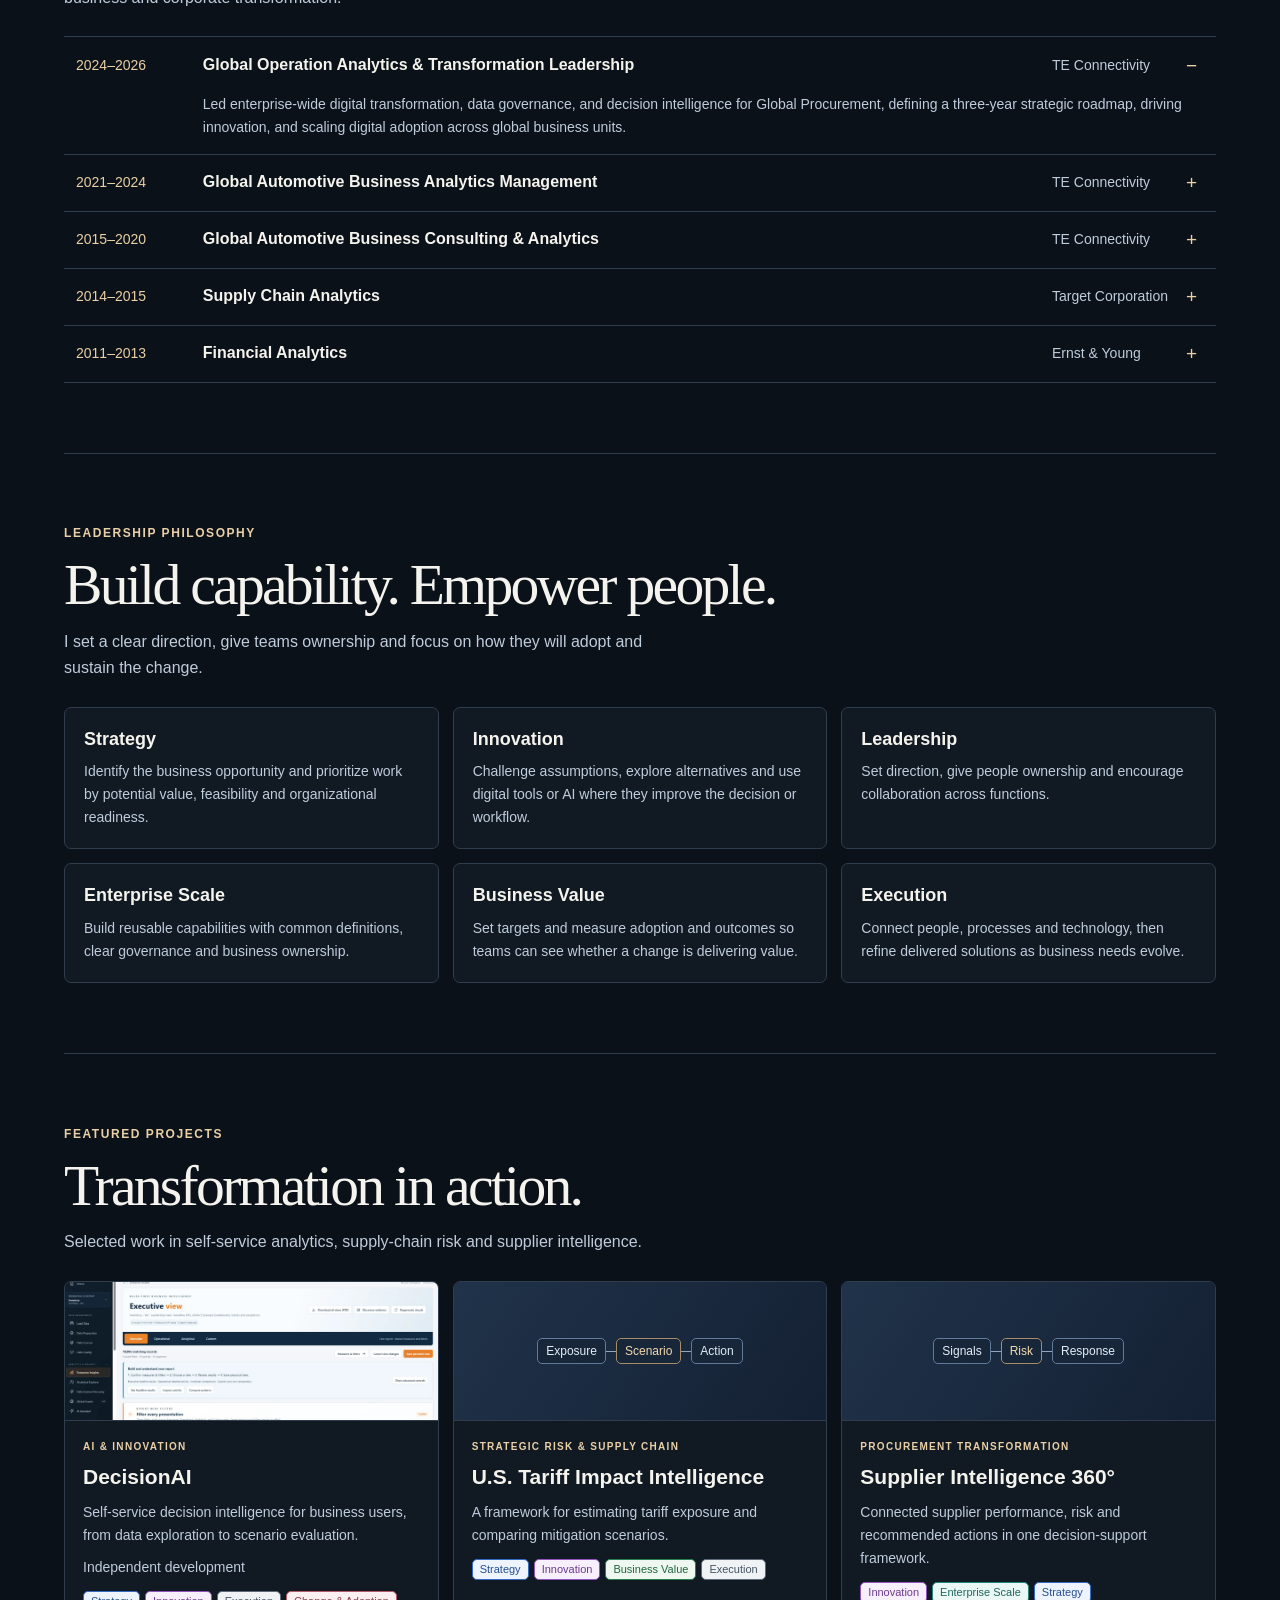
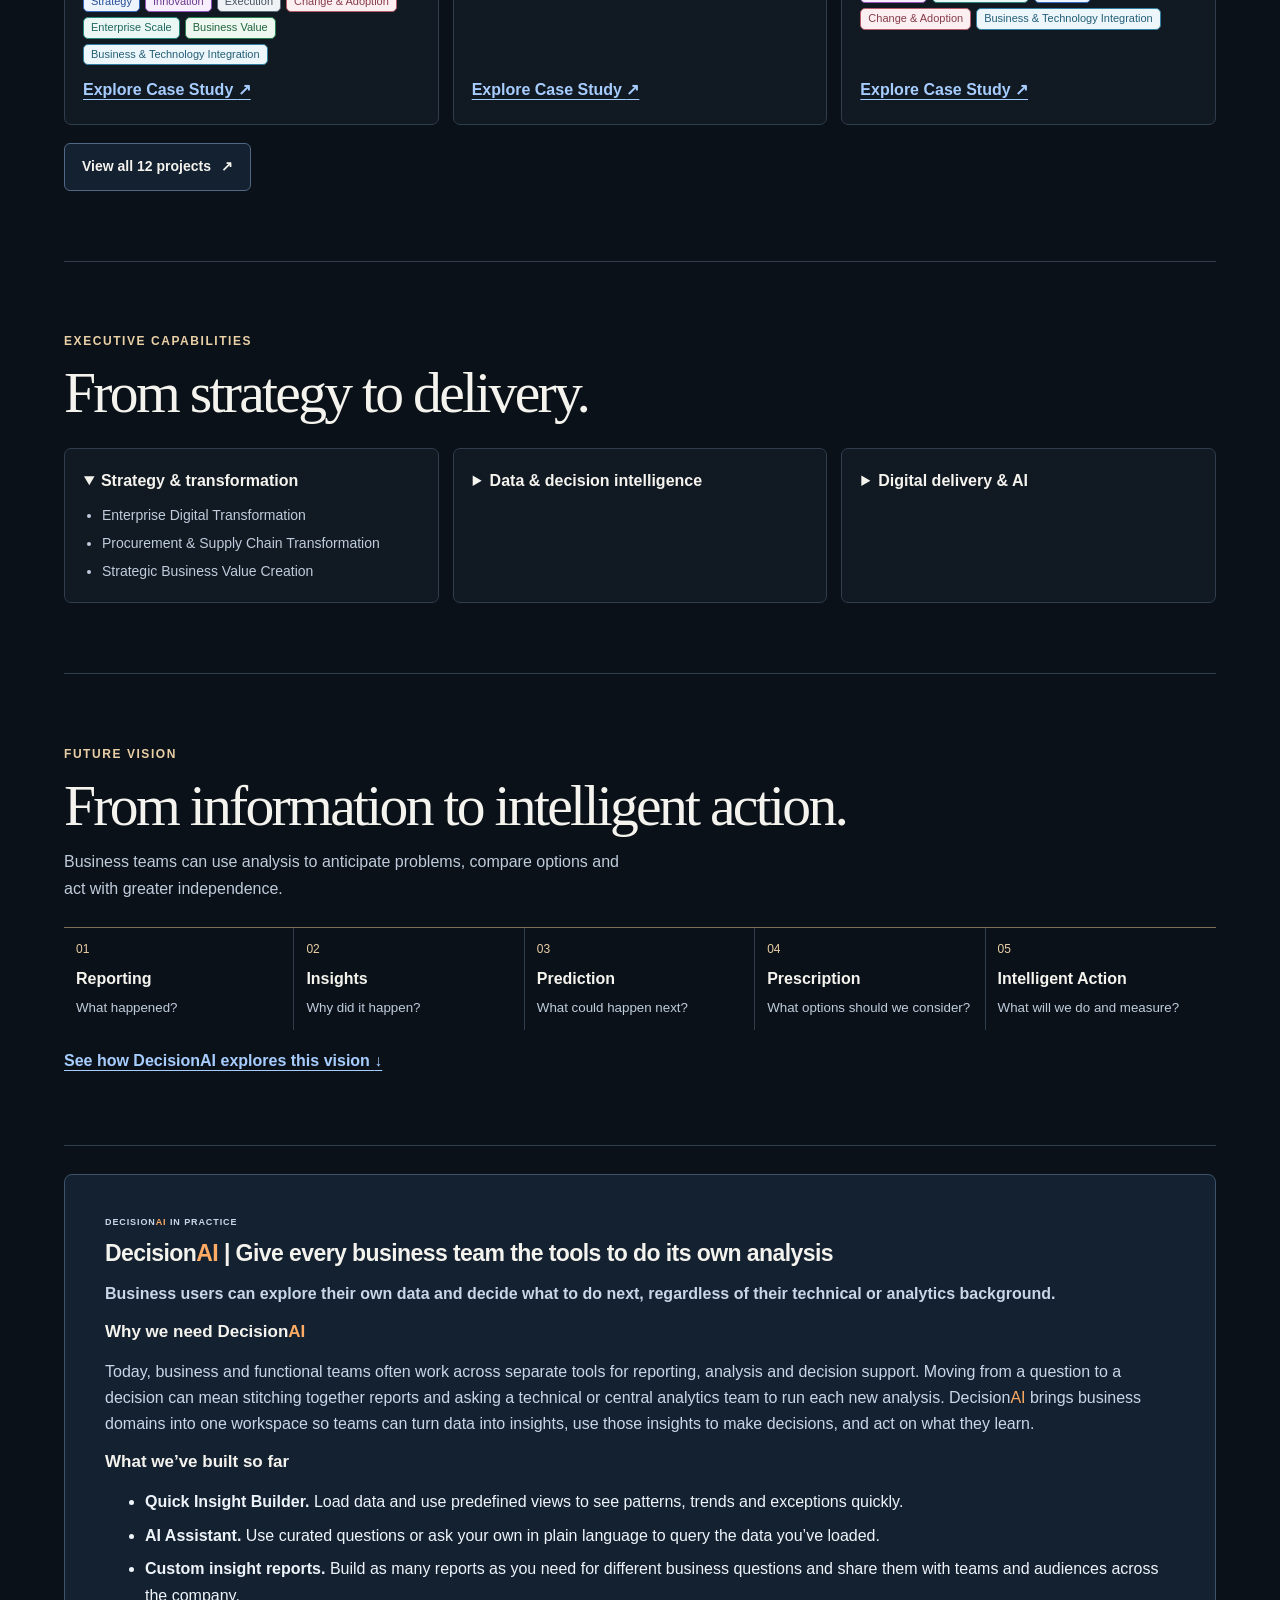
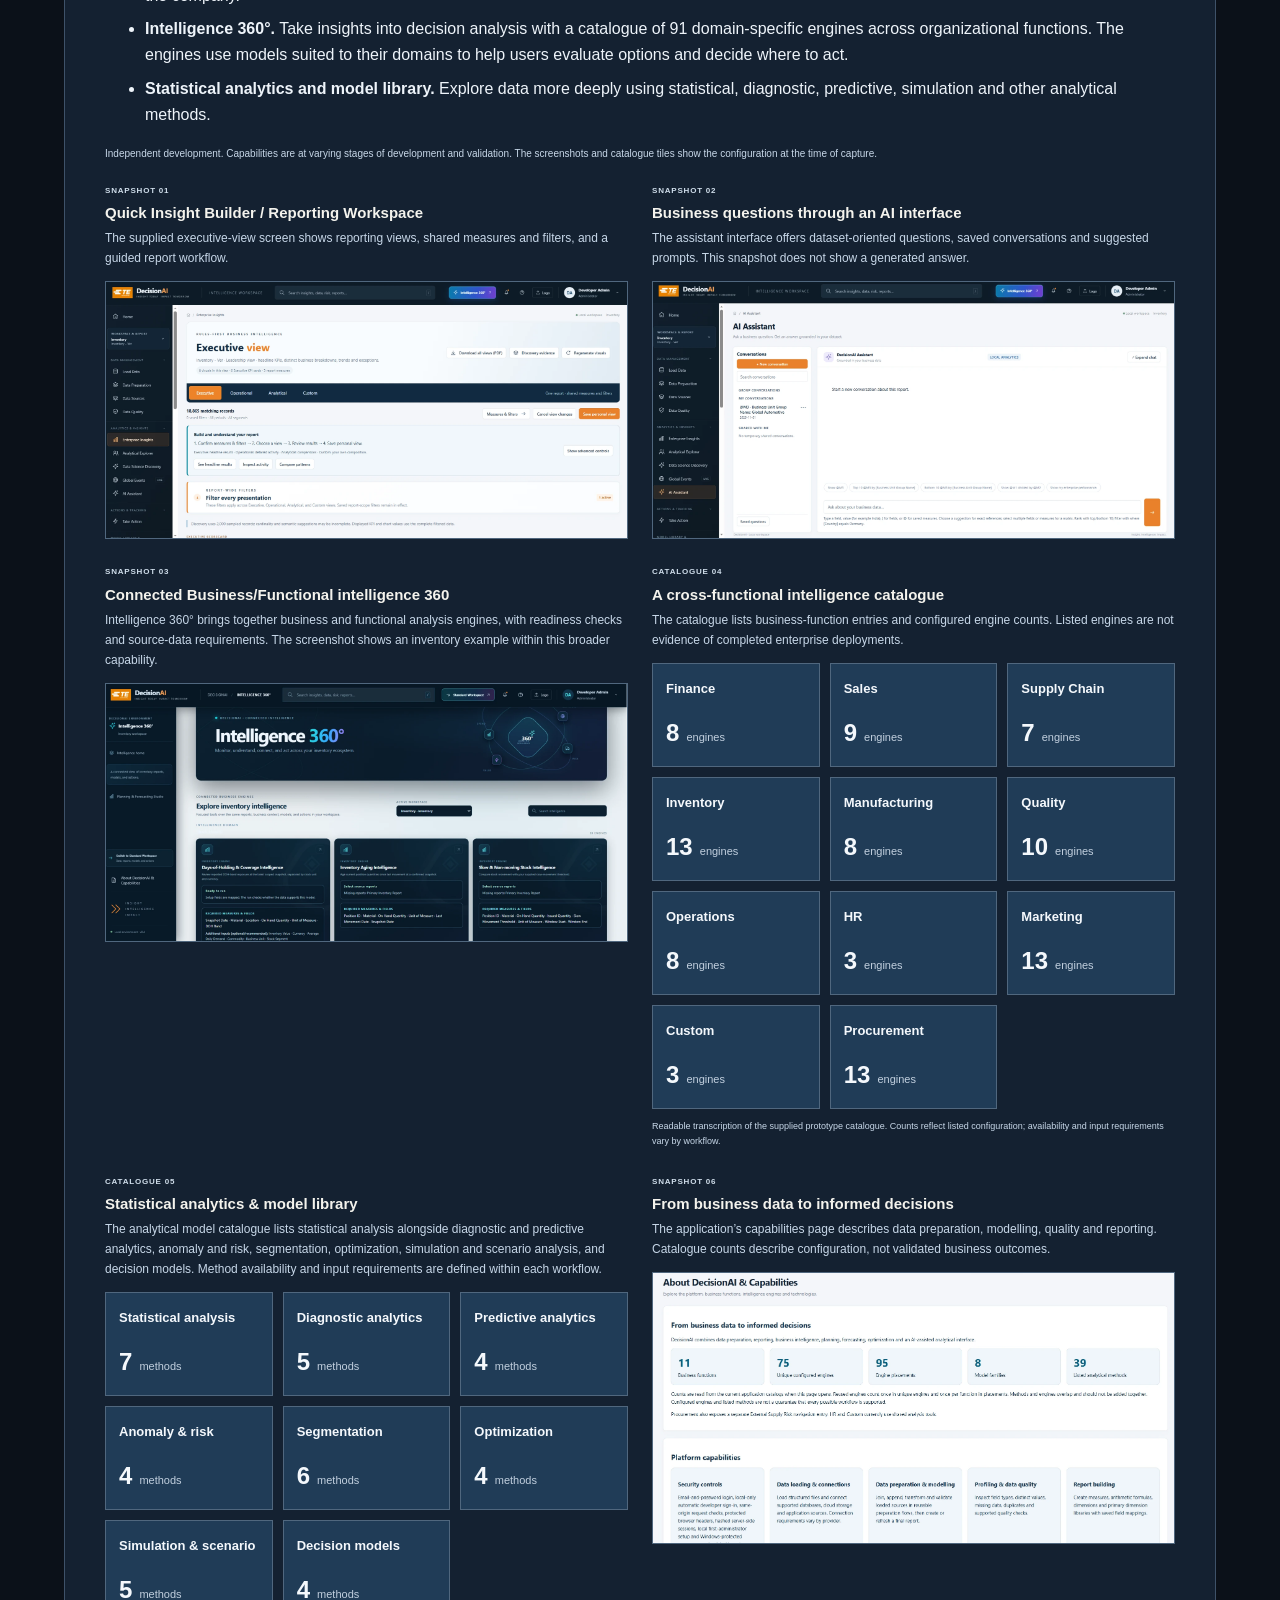
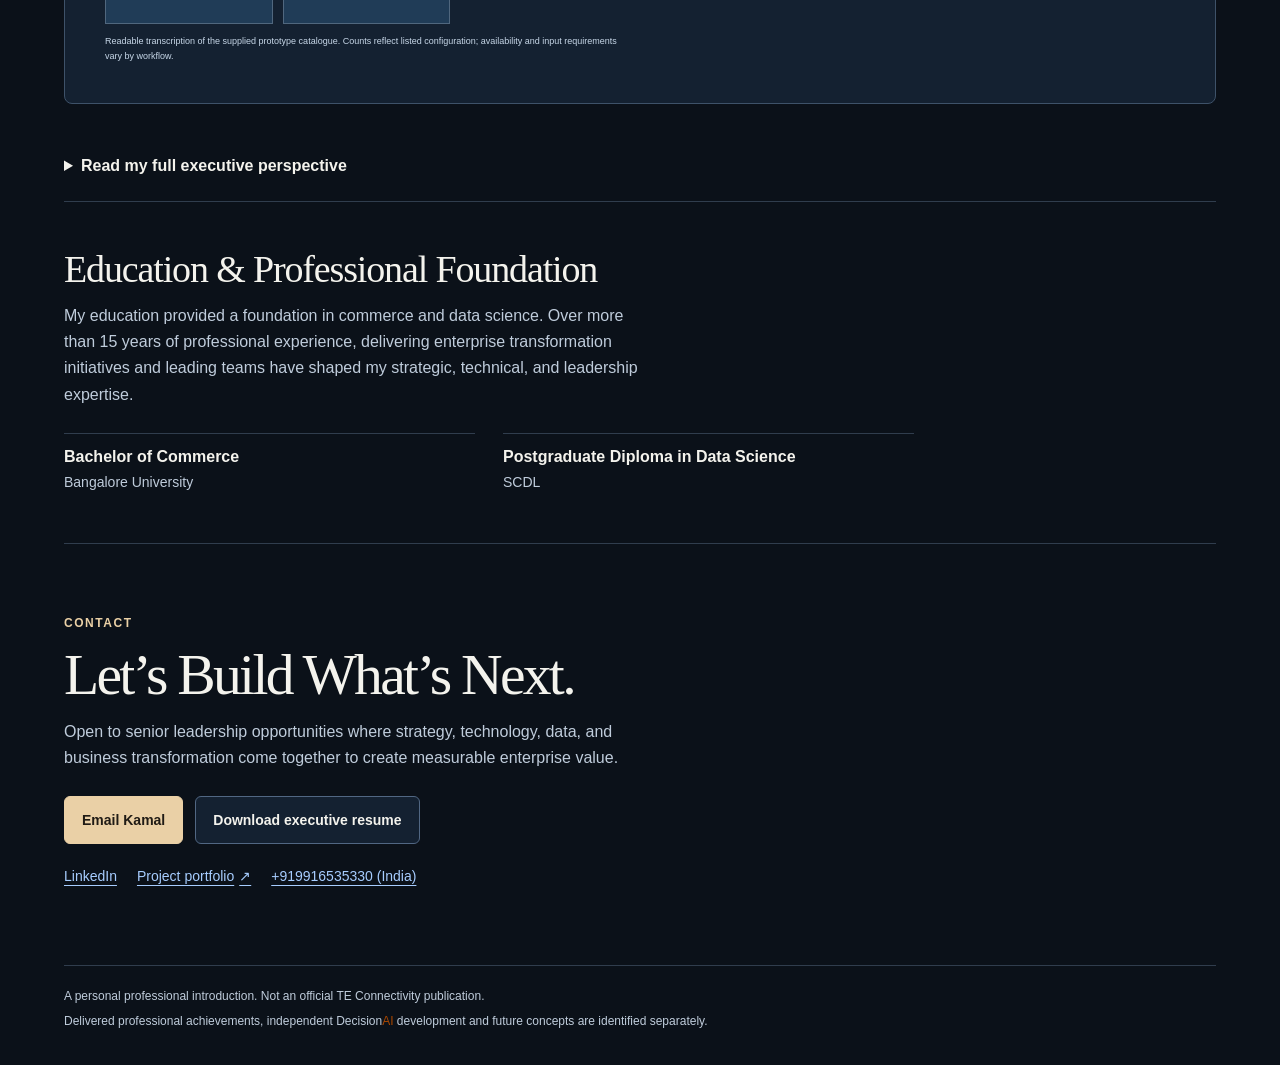
